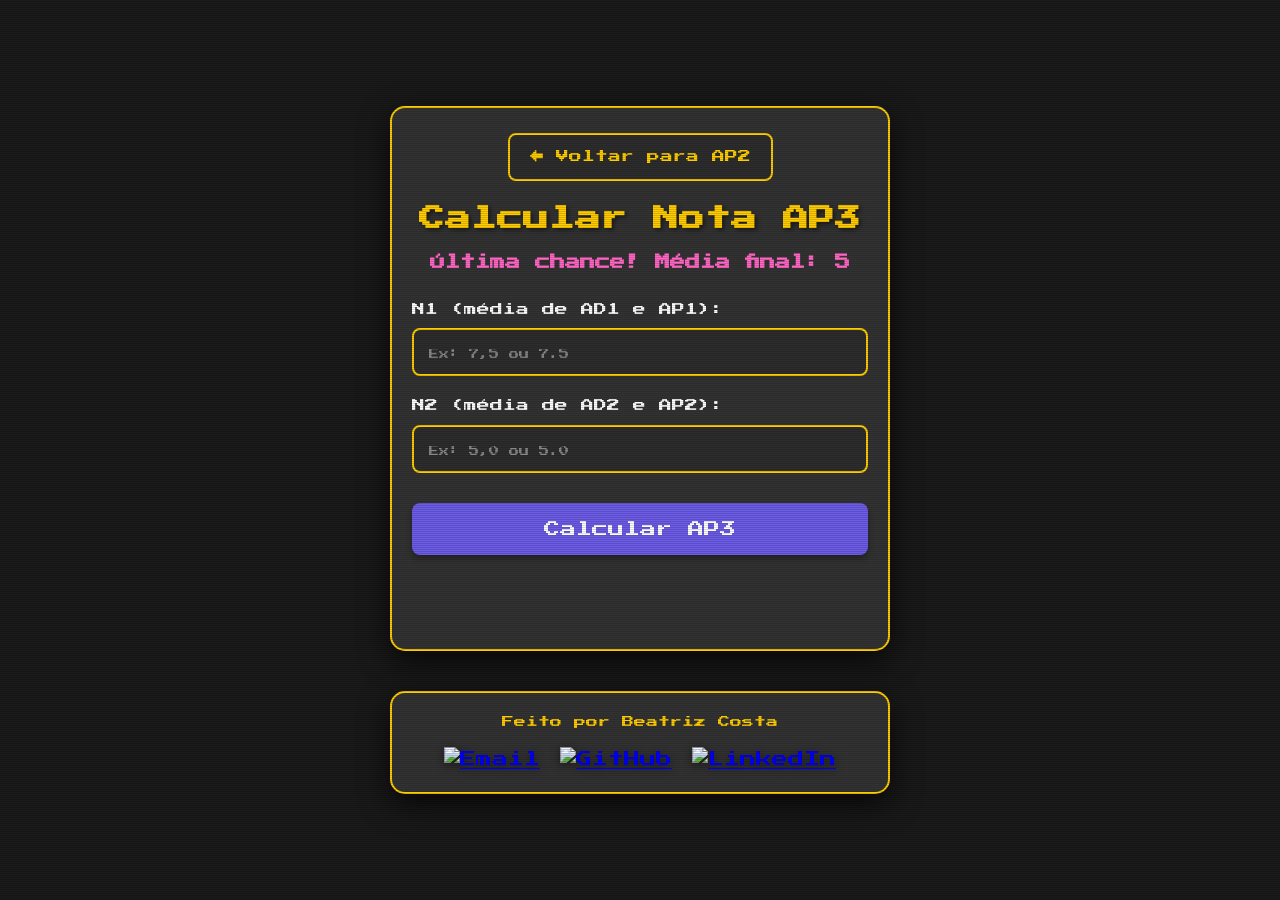
==== ap3.html @ 7c41f1dd "feat: add ap3 calculator" ====
<!DOCTYPE html>
<html lang="en">
	<head>
		<meta charset="UTF-8" />
		<meta name="viewport" content="width=device-width, initial-scale=1.0" />
		<title>Calcular AP3 - CEDERJ</title>
		<style>
			        @import url('https://fonts.googleapis.com/css2?family=Press+Start+2P&display=swap');

			* {
			    margin: 0;
			    padding: 0;
			    box-sizing: border-box;
			}

			body {
			    font-family: 'Press Start 2P', cursive;
			    background-color: #1a1a1a;
			    color: #fff;
			    min-height: 100vh;
			    display: flex;
			    flex-direction: column;
			    justify-content: center;
			    align-items: center;
			    padding: 15px;
			    line-height: 1.6;
			}

			/* Animação de fade in */
			@keyframes fadeIn {
			    from {
			        opacity: 0;
			        transform: translateY(20px);
			    }
			    to {
			        opacity: 1;
			        transform: translateY(0);
			    }
			}

			/* Efeito scanline sutil */
			body::before {
			    content: '';
			    position: fixed;
			    top: 0;
			    left: 0;
			    width: 100%;
			    height: 100%;
			    background: repeating-linear-gradient(
			        0deg,
			        rgba(0, 0, 0, 0.15),
			        rgba(0, 0, 0, 0.15) 1px,
			        transparent 1px,
			        transparent 2px
			    );
			    pointer-events: none;
			    z-index: 1000;
			}

			.container {
			    background-color: #333;
			    padding: 25px 20px;
			    border-radius: 15px;
			    box-shadow: 0 10px 30px rgba(0, 0, 0, 0.7);
			    width: 100%;
			    max-width: 500px;
			    text-align: center;
			    margin-bottom: 20px;
			    animation: fadeIn 0.6s ease-out;
			    border: 2px solid #ffcc00;
			}

			.back-button {
			    display: inline-block;
			    margin-bottom: 20px;
			    padding: 12px 20px;
			    background-color: #2d2d2d;
			    color: #ffcc00;
			    text-decoration: none;
			    border-radius: 8px;
			    transition: all 0.3s ease;
			    font-size: 0.65em;
			    border: 2px solid #ffcc00;
			}

			.back-button:hover {
			    background-color: #3d3d3d;
			    transform: translateX(-5px);
			    box-shadow: 0 4px 8px rgba(0, 0, 0, 0.3);
			}

			h1 {
			    color: #ffcc00;
			    margin-bottom: 15px;
			    font-size: 1.2em;
			    line-height: 1.4;
			    text-shadow: 2px 2px 4px rgba(0, 0, 0, 0.5);
			}

			h2 {
			    color: #ff66c4;
			    margin-bottom: 25px;
			    font-size: 0.75em;
			    line-height: 1.5;
			}

			label {
			    display: block;
			    margin-bottom: 8px;
			    color: #fff;
			    text-align: left;
			    font-size: 0.7em;
			}

			input {
			    width: 100%;
			    padding: 15px;
			    margin-bottom: 20px;
			    border: 2px solid #ffcc00;
			    border-radius: 8px;
			    background-color: #2d2d2d;
			    color: #fff;
			    font-family: 'Press Start 2P', cursive;
			    font-size: 0.75em;
			    transition: all 0.3s ease;
			}

			input:focus {
			    outline: none;
			    border-color: #6c5ce7;
			    background-color: #3d3d3d;
			    box-shadow: 0 0 10px rgba(108, 92, 231, 0.3);
			}

			input::placeholder {
			    color: #888;
			    font-size: 0.7em;
			}

			button {
			    width: 100%;
			    padding: 18px;
			    background-color: #6c5ce7;
			    color: white;
			    border: none;
			    border-radius: 8px;
			    cursor: pointer;
			    font-size: 0.8em;
			    font-family: 'Press Start 2P', cursive;
			    margin-top: 10px;
			    transition: all 0.3s ease;
			    box-shadow: 0 4px 6px rgba(0, 0, 0, 0.3);
			}

			button:hover {
			    background-color: #5f4dd1;
			    transform: translateY(-2px);
			    box-shadow: 0 6px 12px rgba(0, 0, 0, 0.4);
			}

			button:active {
			    transform: translateY(0);
			    box-shadow: 0 2px 4px rgba(0, 0, 0, 0.3);
			}

			.result {
			    margin-top: 25px;
			    font-size: 0.75em;
			    line-height: 1.6;
			    color: #ffcc00;
			    background-color: #2d2d2d;
			    padding: 20px;
			    border-radius: 8px;
			    box-shadow: 0 4px 8px rgba(0, 0, 0, 0.5);
			    border: 2px solid #ffcc00;
			    white-space: pre-line;
			    opacity: 0;
			    visibility: hidden;
			    transition: all 0.4s ease;
			}

			.result.visible {
			    opacity: 1;
			    visibility: visible;
			    animation: fadeIn 0.4s ease-out;
			}

			.result.success {
			    color: #00ff88;
			    border-color: #00ff88;
			    animation: fadeIn 0.4s ease-out, pulse 2s ease-in-out;
			}

			@keyframes pulse {
			    0%, 100% {
			        box-shadow: 0 4px 8px rgba(0, 0, 0, 0.5);
			    }
			    50% {
			        box-shadow: 0 4px 20px rgba(0, 255, 136, 0.4);
			    }
			}

			.footer {
			    background-color: #333;
			    padding: 20px;
			    border-radius: 15px;
			    box-shadow: 0 10px 30px rgba(0, 0, 0, 0.7);
			    width: 100%;
			    max-width: 500px;
			    text-align: center;
			    margin-top: 20px;
			    border: 2px solid #ffcc00;
			    animation: fadeIn 1s ease-out;
			}

			.footer-text {
			    font-size: 0.65em;
			    color: #ffcc00;
			    margin-bottom: 15px;
			}

			.footer-icons {
			    display: flex;
			    justify-content: center;
			    gap: 20px;
			}

			.icon-link {
			    display: inline-block;
			    transition: transform 0.3s ease;
			}

			.footer-icon {
			    width: 40px;
			    height: 40px;
			    transition: opacity 0.3s;
			    filter: drop-shadow(0 2px 4px rgba(0, 0, 0, 0.5));
			}

			.icon-link:hover {
			    transform: scale(1.1) translateY(-3px);
			}

			.footer-icon:hover {
			    opacity: 0.8;
			}

			/* Tablet */
			@media (min-width: 768px) {
			    body {
			        padding: 30px;
			    }

			    h1 {
			        font-size: 1.5em;
			    }

			    h2 {
			        font-size: 0.85em;
			    }

			    label {
			        font-size: 0.75em;
			    }

			    input {
			        font-size: 0.85em;
			    }

			    button {
			        font-size: 0.9em;
			    }

			    .back-button {
			        font-size: 0.75em;
			    }

			    .result {
			        font-size: 0.85em;
			    }

			    .footer-text {
			        font-size: 0.75em;
			    }
			}

			/* Desktop */
			@media (min-width: 1024px) {
			    h1 {
			        font-size: 1.6em;
			    }

			    h2 {
			        font-size: 0.95em;
			    }

			    label {
			        font-size: 0.8em;
			    }

			    input {
			        font-size: 0.9em;
			    }

			    button {
			        font-size: 1em;
			    }

			    .back-button {
			        font-size: 0.8em;
			    }

			    .result {
			        font-size: 0.9em;
			    }
			}
		</style>
	</head>
	<body>
		<div class="container">
			<a href="/" class="back-button">← Voltar para AP2</a>

			<h1>Calcular Nota AP3</h1>
			<h2>Última chance! Média final: 5</h2>

			<form id="ap3Form">
				<label for="n1">N1 (média de AD1 e AP1):</label>
				<input type="text" id="n1" name="n1" placeholder="Ex: 7,5 ou 7.5" required />

				<label for="n2">N2 (média de AD2 e AP2):</label>
				<input type="text" id="n2" name="n2" placeholder="Ex: 5,0 ou 5.0" required />

				<button type="submit">Calcular AP3</button>
			</form>

			<p id="resultAP3" class="result"></p>
		</div>

		<script>
			// Easter egg no console - old school style AP3
			console.log('%c', 'font-size: 1px;');
			console.log('%c╔═══════════════════════════════════════════════════════╗', 'color: #ff0000; font-family: monospace; font-weight: bold;');
			console.log('%c║ >>> AP3 CALCULATOR - LAST CHANCE MODE ACTIVATED <<< ║', 'color: #ff0000; font-family: monospace; font-weight: bold;');
			console.log('%c╚═══════════════════════════════════════════════════════╝', 'color: #ff0000; font-family: monospace; font-weight: bold;');
			console.log('%c', 'font-size: 1px;');
			console.log('%c[ALERT] Por que está usando F12 no meu site?', 'color: #ffcc00; font-family: monospace;');
			console.log('%c[QUERY] Quer me hackear?', 'color: #ff6b6b; font-family: monospace;');
			console.log('%c-- Site reformulado numa sexta-feira depois de muito chá de hibisco', 'color: #888888; font-style: italic; font-family: monospace;');
			console.log('%c', 'font-size: 1px;');
			console.log('%c[EOF]', 'color: #888888; font-family: monospace;');

			document.getElementById('ap3Form').onsubmit = async function(event) {
			    event.preventDefault();

			    // Função auxiliar para normalizar entrada (aceita vírgula e ponto)
			    function parseNota(valor) {
			        return parseFloat(valor.replace(',', '.'));
			    }

			    let n1 = parseNota(document.getElementById('n1').value);
			    let n2 = parseNota(document.getElementById('n2').value);
			    let resultElement = document.getElementById('resultAP3');

			    // Validação client-side
			    if (isNaN(n1) || isNaN(n2)) {
			        resultElement.innerText = 'Por favor, preencha todos os campos com números válidos.';
			        resultElement.classList.remove('success');
			        resultElement.classList.add('visible');
			        return;
			    }

			    if (n1 < 0 || n1 > 10 || n2 < 0 || n2 > 10) {
			        resultElement.innerText = 'As notas devem estar entre 0 e 10.';
			        resultElement.classList.remove('success');
			        resultElement.classList.add('visible');
			        return;
			    }

			    // Calcular média atual
			    let mediaAtual = (n1 + n2) / 2;

			    // Se já passou (média >= 6, não precisa de AP3)
			    if (mediaAtual >= 6) {
			        resultElement.innerText = `*** PARABÉNS! VOCÊ JÁ PASSOU! ***\n\nMédia final: ${mediaAtual.toFixed(2)}\n\nNão precisa fazer a AP3!\nVocê pode relaxar e curtir as férias!`;
			        resultElement.classList.add('success');
			        resultElement.classList.add('visible');
			        return;
			    }

			    // Calcular nota necessária na AP3 para média final 5
			    // NF = [MAIOR(N1, N2) + AP3] / 2 >= 5
			    // Logo: AP3 >= 10 - MAIOR(N1, N2)
			    let maiorNota = Math.max(n1, n2);
			    let ap3Necessario = 10 - maiorNota;

			    resultElement.innerText = `Você precisa tirar pelo menos ${ap3Necessario.toFixed(2)} na AP3 para alcançar média final 5.\n\nSua média atual: ${mediaAtual.toFixed(2)}\nMaior nota (N1 ou N2): ${maiorNota.toFixed(2)}`;
			    resultElement.classList.remove('success');
			    resultElement.classList.add('visible');
			}
		</script>

		<footer class="footer">
			<p class="footer-text">Feito por Beatriz Costa</p>
			<div class="footer-icons">
				<a href="mailto:devbcdc@proton.me" target="_blank" class="icon-link">
					<img src="/static/assets/icons8-mail-48.png" alt="Email" class="footer-icon" />
				</a>
				<a href="https://www.github.com/brawlingthebits" target="_blank" class="icon-link">
					<img src="/static/assets/icons8-github-48.png" alt="GitHub" class="footer-icon" />
				</a>
				<a href="https://www.linkedin.com/in/dev-bcdc/" target="_blank" class="icon-link">
					<img src="/static/assets/icons8-linkedin-circundado-48.png" alt="LinkedIn" class="footer-icon" />
				</a>
			</div>
		</footer>
	</body>
</html>
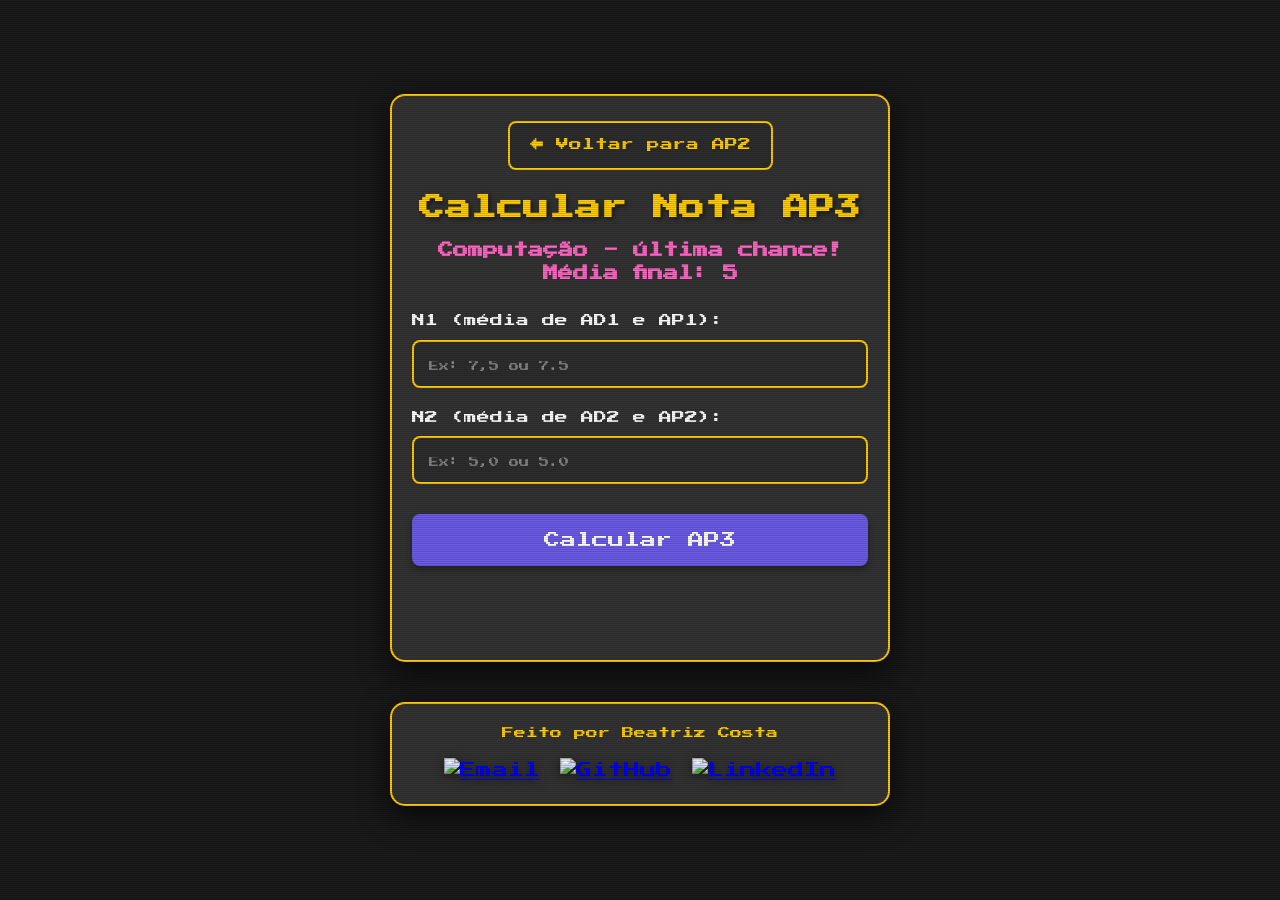
==== commit afb9f6c6: "chore: update LinkedIn link" ====
--- a/ap3.html
+++ b/ap3.html
@@ -321,7 +321,7 @@
 			<a href="/" class="back-button">← Voltar para AP2</a>
 
 			<h1>Calcular Nota AP3</h1>
-			<h2>Última chance! Média final: 5</h2>
+			<h2>Computação - última chance! Média final: 5</h2>
 
 			<form id="ap3Form">
 				<label for="n1">N1 (média de AD1 e AP1):</label>
@@ -408,7 +408,7 @@
 				<a href="https://www.github.com/brawlingthebits" target="_blank" class="icon-link">
 					<img src="/static/assets/icons8-github-48.png" alt="GitHub" class="footer-icon" />
 				</a>
-				<a href="https://www.linkedin.com/in/dev-bcdc/" target="_blank" class="icon-link">
+				<a href="https://www.linkedin.com/in/dev-beatriz-costa/" target="_blank" class="icon-link">
 					<img src="/static/assets/icons8-linkedin-circundado-48.png" alt="LinkedIn" class="footer-icon" />
 				</a>
 			</div>
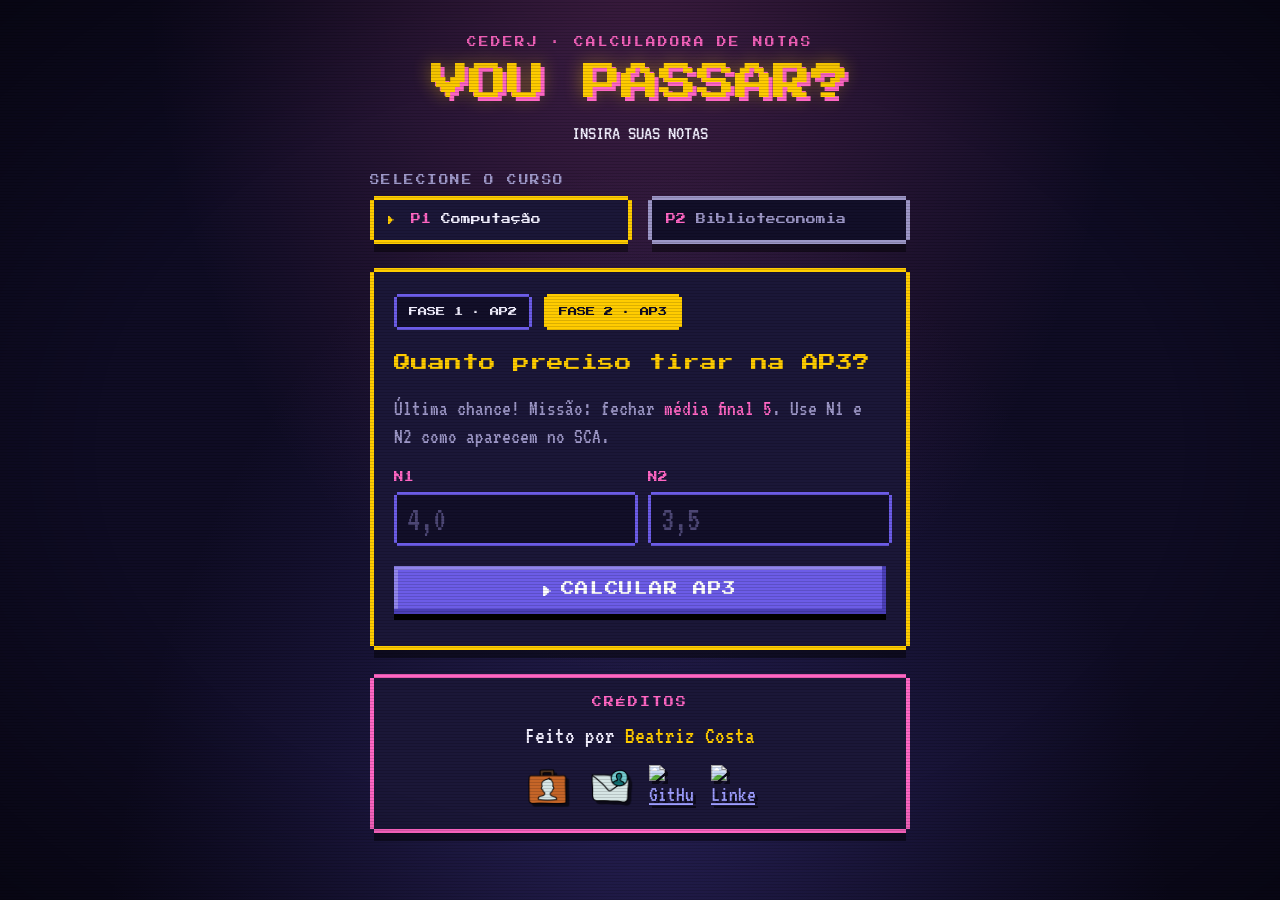
==== commit b499922a: "feat: arcade redesign for computação with self-hosted fonts - Computação: arcade screen with course " ====
--- a/ap3.html
+++ b/ap3.html
@@ -1,417 +1,96 @@
 <!DOCTYPE html>
-<html lang="en">
+<html lang="pt-BR">
 	<head>
 		<meta charset="UTF-8" />
 		<meta name="viewport" content="width=device-width, initial-scale=1.0" />
 		<title>Calcular AP3 - CEDERJ</title>
-		<style>
-			        @import url('https://fonts.googleapis.com/css2?family=Press+Start+2P&display=swap');
-
-			* {
-			    margin: 0;
-			    padding: 0;
-			    box-sizing: border-box;
-			}
-
-			body {
-			    font-family: 'Press Start 2P', cursive;
-			    background-color: #1a1a1a;
-			    color: #fff;
-			    min-height: 100vh;
-			    display: flex;
-			    flex-direction: column;
-			    justify-content: center;
-			    align-items: center;
-			    padding: 15px;
-			    line-height: 1.6;
-			}
-
-			/* Animação de fade in */
-			@keyframes fadeIn {
-			    from {
-			        opacity: 0;
-			        transform: translateY(20px);
-			    }
-			    to {
-			        opacity: 1;
-			        transform: translateY(0);
-			    }
-			}
-
-			/* Efeito scanline sutil */
-			body::before {
-			    content: '';
-			    position: fixed;
-			    top: 0;
-			    left: 0;
-			    width: 100%;
-			    height: 100%;
-			    background: repeating-linear-gradient(
-			        0deg,
-			        rgba(0, 0, 0, 0.15),
-			        rgba(0, 0, 0, 0.15) 1px,
-			        transparent 1px,
-			        transparent 2px
-			    );
-			    pointer-events: none;
-			    z-index: 1000;
-			}
-
-			.container {
-			    background-color: #333;
-			    padding: 25px 20px;
-			    border-radius: 15px;
-			    box-shadow: 0 10px 30px rgba(0, 0, 0, 0.7);
-			    width: 100%;
-			    max-width: 500px;
-			    text-align: center;
-			    margin-bottom: 20px;
-			    animation: fadeIn 0.6s ease-out;
-			    border: 2px solid #ffcc00;
-			}
-
-			.back-button {
-			    display: inline-block;
-			    margin-bottom: 20px;
-			    padding: 12px 20px;
-			    background-color: #2d2d2d;
-			    color: #ffcc00;
-			    text-decoration: none;
-			    border-radius: 8px;
-			    transition: all 0.3s ease;
-			    font-size: 0.65em;
-			    border: 2px solid #ffcc00;
-			}
-
-			.back-button:hover {
-			    background-color: #3d3d3d;
-			    transform: translateX(-5px);
-			    box-shadow: 0 4px 8px rgba(0, 0, 0, 0.3);
-			}
-
-			h1 {
-			    color: #ffcc00;
-			    margin-bottom: 15px;
-			    font-size: 1.2em;
-			    line-height: 1.4;
-			    text-shadow: 2px 2px 4px rgba(0, 0, 0, 0.5);
-			}
-
-			h2 {
-			    color: #ff66c4;
-			    margin-bottom: 25px;
-			    font-size: 0.75em;
-			    line-height: 1.5;
-			}
-
-			label {
-			    display: block;
-			    margin-bottom: 8px;
-			    color: #fff;
-			    text-align: left;
-			    font-size: 0.7em;
-			}
-
-			input {
-			    width: 100%;
-			    padding: 15px;
-			    margin-bottom: 20px;
-			    border: 2px solid #ffcc00;
-			    border-radius: 8px;
-			    background-color: #2d2d2d;
-			    color: #fff;
-			    font-family: 'Press Start 2P', cursive;
-			    font-size: 0.75em;
-			    transition: all 0.3s ease;
-			}
-
-			input:focus {
-			    outline: none;
-			    border-color: #6c5ce7;
-			    background-color: #3d3d3d;
-			    box-shadow: 0 0 10px rgba(108, 92, 231, 0.3);
-			}
-
-			input::placeholder {
-			    color: #888;
-			    font-size: 0.7em;
-			}
-
-			button {
-			    width: 100%;
-			    padding: 18px;
-			    background-color: #6c5ce7;
-			    color: white;
-			    border: none;
-			    border-radius: 8px;
-			    cursor: pointer;
-			    font-size: 0.8em;
-			    font-family: 'Press Start 2P', cursive;
-			    margin-top: 10px;
-			    transition: all 0.3s ease;
-			    box-shadow: 0 4px 6px rgba(0, 0, 0, 0.3);
-			}
-
-			button:hover {
-			    background-color: #5f4dd1;
-			    transform: translateY(-2px);
-			    box-shadow: 0 6px 12px rgba(0, 0, 0, 0.4);
-			}
-
-			button:active {
-			    transform: translateY(0);
-			    box-shadow: 0 2px 4px rgba(0, 0, 0, 0.3);
-			}
-
-			.result {
-			    margin-top: 25px;
-			    font-size: 0.75em;
-			    line-height: 1.6;
-			    color: #ffcc00;
-			    background-color: #2d2d2d;
-			    padding: 20px;
-			    border-radius: 8px;
-			    box-shadow: 0 4px 8px rgba(0, 0, 0, 0.5);
-			    border: 2px solid #ffcc00;
-			    white-space: pre-line;
-			    opacity: 0;
-			    visibility: hidden;
-			    transition: all 0.4s ease;
-			}
-
-			.result.visible {
-			    opacity: 1;
-			    visibility: visible;
-			    animation: fadeIn 0.4s ease-out;
-			}
-
-			.result.success {
-			    color: #00ff88;
-			    border-color: #00ff88;
-			    animation: fadeIn 0.4s ease-out, pulse 2s ease-in-out;
-			}
-
-			@keyframes pulse {
-			    0%, 100% {
-			        box-shadow: 0 4px 8px rgba(0, 0, 0, 0.5);
-			    }
-			    50% {
-			        box-shadow: 0 4px 20px rgba(0, 255, 136, 0.4);
-			    }
-			}
-
-			.footer {
-			    background-color: #333;
-			    padding: 20px;
-			    border-radius: 15px;
-			    box-shadow: 0 10px 30px rgba(0, 0, 0, 0.7);
-			    width: 100%;
-			    max-width: 500px;
-			    text-align: center;
-			    margin-top: 20px;
-			    border: 2px solid #ffcc00;
-			    animation: fadeIn 1s ease-out;
-			}
-
-			.footer-text {
-			    font-size: 0.65em;
-			    color: #ffcc00;
-			    margin-bottom: 15px;
-			}
-
-			.footer-icons {
-			    display: flex;
-			    justify-content: center;
-			    gap: 20px;
-			}
-
-			.icon-link {
-			    display: inline-block;
-			    transition: transform 0.3s ease;
-			}
-
-			.footer-icon {
-			    width: 40px;
-			    height: 40px;
-			    transition: opacity 0.3s;
-			    filter: drop-shadow(0 2px 4px rgba(0, 0, 0, 0.5));
-			}
-
-			.icon-link:hover {
-			    transform: scale(1.1) translateY(-3px);
-			}
-
-			.footer-icon:hover {
-			    opacity: 0.8;
-			}
-
-			/* Tablet */
-			@media (min-width: 768px) {
-			    body {
-			        padding: 30px;
-			    }
-
-			    h1 {
-			        font-size: 1.5em;
-			    }
-
-			    h2 {
-			        font-size: 0.85em;
-			    }
-
-			    label {
-			        font-size: 0.75em;
-			    }
-
-			    input {
-			        font-size: 0.85em;
-			    }
-
-			    button {
-			        font-size: 0.9em;
-			    }
-
-			    .back-button {
-			        font-size: 0.75em;
-			    }
-
-			    .result {
-			        font-size: 0.85em;
-			    }
-
-			    .footer-text {
-			        font-size: 0.75em;
-			    }
-			}
-
-			/* Desktop */
-			@media (min-width: 1024px) {
-			    h1 {
-			        font-size: 1.6em;
-			    }
-
-			    h2 {
-			        font-size: 0.95em;
-			    }
-
-			    label {
-			        font-size: 0.8em;
-			    }
-
-			    input {
-			        font-size: 0.9em;
-			    }
-
-			    button {
-			        font-size: 1em;
-			    }
-
-			    .back-button {
-			        font-size: 0.8em;
-			    }
-
-			    .result {
-			        font-size: 0.9em;
-			    }
-			}
-		</style>
+		<meta name="description" content="Calculadora de AP3 do CEDERJ para Computação." />
+		<link rel="icon" href="data:image/svg+xml,%3Csvg xmlns='http://www.w3.org/2000/svg' viewBox='0 0 16 16' shape-rendering='crispEdges'%3E%3Crect width='16' height='16' fill='%236c5ce7'/%3E%3Cg fill='%23ffcc00'%3E%3Crect x='6' y='4' width='1' height='1'/%3E%3Crect x='7' y='4' width='1' height='1'/%3E%3Crect x='8' y='4' width='1' height='1'/%3E%3Crect x='9' y='4' width='1' height='1'/%3E%3Crect x='5' y='5' width='1' height='1'/%3E%3Crect x='6' y='5' width='1' height='1'/%3E%3Crect x='9' y='5' width='1' height='1'/%3E%3Crect x='10' y='5' width='1' height='1'/%3E%3Crect x='9' y='6' width='1' height='1'/%3E%3Crect x='10' y='6' width='1' height='1'/%3E%3Crect x='8' y='7' width='1' height='1'/%3E%3Crect x='9' y='7' width='1' height='1'/%3E%3Crect x='7' y='8' width='1' height='1'/%3E%3Crect x='8' y='8' width='1' height='1'/%3E%3Crect x='7' y='9' width='1' height='1'/%3E%3Crect x='8' y='9' width='1' height='1'/%3E%3Crect x='7' y='11' width='1' height='1'/%3E%3Crect x='8' y='11' width='1' height='1'/%3E%3C/g%3E%3C/svg%3E" />
+		<link rel="stylesheet" href="/static/computacao.css" />
+		<script src="/static/computacao.js" defer></script>
+		<script src="/static/computacao-ap3.js" defer></script>
 	</head>
 	<body>
-		<div class="container">
-			<a href="/" class="back-button">← Voltar para AP2</a>
+		<div class="fliperama">
+			<header class="letreiro">
+				<p class="letreiro-topo">CEDERJ · CALCULADORA DE NOTAS</p>
+				<h1>VOU PASSAR<span class="piscando">?</span></h1>
+				<p class="letreiro-sub"><span class="insira">INSIRA SUAS NOTAS</span></p>
+			</header>
 
-			<h1>Calcular Nota AP3</h1>
-			<h2>Computação - última chance! Média final: 5</h2>
+			<nav class="selecao" aria-label="Curso">
+				<p class="rotulo-pixel">Selecione o curso</p>
+				<div class="jogadores">
+					<a href="/" class="jogador pixel" aria-current="page"><span class="p">P1</span> Computação</a>
+					<a href="/biblioteconomia.html" class="jogador pixel"><span class="p">P2</span> Biblioteconomia</a>
+				</div>
+			</nav>
 
-			<form id="ap3Form">
-				<label for="n1">N1 (média de AD1 e AP1):</label>
-				<input type="text" id="n1" name="n1" placeholder="Ex: 7,5 ou 7.5" required />
+			<main class="tela pixel">
+				<nav class="fases" aria-label="Calculadoras">
+					<a href="/" class="fase">FASE 1 · AP2</a>
+					<a href="/ap3.html" class="fase" aria-current="page">FASE 2 · AP3</a>
+				</nav>
 
-				<label for="n2">N2 (média de AD2 e AP2):</label>
-				<input type="text" id="n2" name="n2" placeholder="Ex: 5,0 ou 5.0" required />
+				<h2>Quanto preciso tirar na AP3?</h2>
+				<p class="missao">Última chance! Missão: fechar <strong>média final 5</strong>. Use N1 e N2 como aparecem no SCA.</p>
 
-				<button type="submit">Calcular AP3</button>
-			</form>
+				<form id="ap3Form" novalidate>
+					<div class="campos">
+					<div class="campo">
+						<label for="n1">N1</label>
+						<input type="text" id="n1" name="n1" placeholder="4,0" inputmode="decimal" autocomplete="off" maxlength="5" />
+					</div>
+					<div class="campo">
+						<label for="n2">N2</label>
+						<input type="text" id="n2" name="n2" placeholder="3,5" inputmode="decimal" autocomplete="off" maxlength="5" />
+					</div>
+					</div>
 
-			<p id="resultAP3" class="result"></p>
+					<button type="submit" class="botao" id="botaoCalcular">CALCULAR AP3</button>
+				</form>
+
+				<section id="result" class="hud pixel" role="status" aria-live="polite" hidden>
+					<p class="hud-status"></p>
+					<div class="hud-placar" aria-hidden="true">
+						<span class="hud-rotulo"></span>
+						<span class="hud-numero"></span>
+					</div>
+					<div class="hud-energia" aria-hidden="true">
+						<div class="barra"></div>
+						<div class="barra-escala"><span>0</span><span>5</span><span>10</span></div>
+					</div>
+					<p class="hud-detalhe"></p>
+					<a class="hud-acao" href="/ap3.html" hidden></a>
+				</section>
+			</main>
+
+			<footer class="creditos pixel">
+				<p class="creditos-titulo">CRÉDITOS</p>
+				<p class="creditos-nome">Feito por <strong>Beatriz Costa</strong></p>
+				<ul class="links">
+					<li>
+						<a href="https://beatrizcosta.fly.dev/" target="_blank" rel="noopener noreferrer" class="icon-link" title="Site">
+							<img src="/static/assets/icons8-portfolio-100.png" alt="Site" class="footer-icon" width="48" height="48" />
+						</a>
+					</li>
+					<li>
+						<a href="mailto:devbcdc@proton.me" class="icon-link" title="E-mail">
+							<img src="/static/assets/icons8-mail-contact-100.png" alt="E-mail" class="footer-icon" width="48" height="48" />
+						</a>
+					</li>
+					<li>
+						<a href="https://www.github.com/brawlingthebits" target="_blank" rel="noopener noreferrer" class="icon-link" title="GitHub">
+							<img src="/static/assets/icons8-github-48.png" alt="GitHub" class="footer-icon" width="48" height="48" />
+						</a>
+					</li>
+					<li>
+						<a href="https://www.linkedin.com/in/dev-beatriz-costa/" target="_blank" rel="noopener noreferrer" class="icon-link" title="LinkedIn">
+							<img src="/static/assets/icons8-linkedin-circundado-48.png" alt="LinkedIn" class="footer-icon" width="48" height="48" />
+						</a>
+					</li>
+				</ul>
+			</footer>
 		</div>
-
-		<script>
-			// Easter egg no console - old school style AP3
-			console.log('%c', 'font-size: 1px;');
-			console.log('%c╔═══════════════════════════════════════════════════════╗', 'color: #ff0000; font-family: monospace; font-weight: bold;');
-			console.log('%c║ >>> AP3 CALCULATOR - LAST CHANCE MODE ACTIVATED <<< ║', 'color: #ff0000; font-family: monospace; font-weight: bold;');
-			console.log('%c╚═══════════════════════════════════════════════════════╝', 'color: #ff0000; font-family: monospace; font-weight: bold;');
-			console.log('%c', 'font-size: 1px;');
-			console.log('%c[ALERT] Por que está usando F12 no meu site?', 'color: #ffcc00; font-family: monospace;');
-			console.log('%c[QUERY] Quer me hackear?', 'color: #ff6b6b; font-family: monospace;');
-			console.log('%c-- Site reformulado numa sexta-feira depois de muito chá de hibisco', 'color: #888888; font-style: italic; font-family: monospace;');
-			console.log('%c', 'font-size: 1px;');
-			console.log('%c[EOF]', 'color: #888888; font-family: monospace;');
-
-			document.getElementById('ap3Form').onsubmit = async function(event) {
-			    event.preventDefault();
-
-			    // Função auxiliar para normalizar entrada (aceita vírgula e ponto)
-			    function parseNota(valor) {
-			        return parseFloat(valor.replace(',', '.'));
-			    }
-
-			    let n1 = parseNota(document.getElementById('n1').value);
-			    let n2 = parseNota(document.getElementById('n2').value);
-			    let resultElement = document.getElementById('resultAP3');
-
-			    // Validação client-side
-			    if (isNaN(n1) || isNaN(n2)) {
-			        resultElement.innerText = 'Por favor, preencha todos os campos com números válidos.';
-			        resultElement.classList.remove('success');
-			        resultElement.classList.add('visible');
-			        return;
-			    }
-
-			    if (n1 < 0 || n1 > 10 || n2 < 0 || n2 > 10) {
-			        resultElement.innerText = 'As notas devem estar entre 0 e 10.';
-			        resultElement.classList.remove('success');
-			        resultElement.classList.add('visible');
-			        return;
-			    }
-
-			    // Calcular média atual
-			    let mediaAtual = (n1 + n2) / 2;
-
-			    // Se já passou (média >= 6, não precisa de AP3)
-			    if (mediaAtual >= 6) {
-			        resultElement.innerText = `*** PARABÉNS! VOCÊ JÁ PASSOU! ***\n\nMédia final: ${mediaAtual.toFixed(2)}\n\nNão precisa fazer a AP3!\nVocê pode relaxar e curtir as férias!`;
-			        resultElement.classList.add('success');
-			        resultElement.classList.add('visible');
-			        return;
-			    }
-
-			    // Calcular nota necessária na AP3 para média final 5
-			    // NF = [MAIOR(N1, N2) + AP3] / 2 >= 5
-			    // Logo: AP3 >= 10 - MAIOR(N1, N2)
-			    let maiorNota = Math.max(n1, n2);
-			    let ap3Necessario = 10 - maiorNota;
-
-			    resultElement.innerText = `Você precisa tirar pelo menos ${ap3Necessario.toFixed(2)} na AP3 para alcançar média final 5.\n\nSua média atual: ${mediaAtual.toFixed(2)}\nMaior nota (N1 ou N2): ${maiorNota.toFixed(2)}`;
-			    resultElement.classList.remove('success');
-			    resultElement.classList.add('visible');
-			}
-		</script>
-
-		<footer class="footer">
-			<p class="footer-text">Feito por Beatriz Costa</p>
-			<div class="footer-icons">
-				<a href="mailto:devbcdc@proton.me" target="_blank" class="icon-link">
-					<img src="/static/assets/icons8-mail-48.png" alt="Email" class="footer-icon" />
-				</a>
-				<a href="https://www.github.com/brawlingthebits" target="_blank" class="icon-link">
-					<img src="/static/assets/icons8-github-48.png" alt="GitHub" class="footer-icon" />
-				</a>
-				<a href="https://www.linkedin.com/in/dev-beatriz-costa/" target="_blank" class="icon-link">
-					<img src="/static/assets/icons8-linkedin-circundado-48.png" alt="LinkedIn" class="footer-icon" />
-				</a>
-			</div>
-		</footer>
 	</body>
 </html>
--- a/static/computacao.css
+++ b/static/computacao.css
@@ -0,0 +1,553 @@
+/* Tela de fliperama: letreiro neon, seleção de jogador, fases e placar */
+
+/* Fontes hospedadas no próprio site (licenças em /static/fonts) */
+@font-face {
+    font-family: 'Press Start 2P';
+    font-display: swap;
+    src: url('fonts/press-start-2p.woff2') format('woff2');
+}
+
+@font-face {
+    font-family: 'VT323';
+    font-display: swap;
+    src: url('fonts/vt323.woff2') format('woff2');
+}
+
+:root {
+    color-scheme: dark;
+    --fundo: #0f0c24;
+    --tela: #1b1738;
+    --tela-funda: #120f29;
+    --amarelo: #ffcc00;
+    --rosa: #ff66c4;
+    --roxo: #6c5ce7;
+    --roxo-escuro: #4b3fb8;
+    --verde: #00ff88;
+    --vermelho: #ff4d6d;
+    --texto: #f2efff;
+    --apagado: #9d97c7;
+
+    --fonte-pixel: 'Press Start 2P', ui-monospace, 'Courier New', monospace;
+    --fonte-terminal: 'VT323', ui-monospace, 'Courier New', monospace;
+
+    /* Borda de pixel com cantos recortados */
+    --px: 4px;
+}
+
+* {
+    margin: 0;
+    padding: 0;
+    box-sizing: border-box;
+}
+
+body {
+    min-height: 100vh;
+    background:
+        radial-gradient(ellipse at 50% -10%, rgba(255, 102, 196, 0.22), transparent 55%),
+        radial-gradient(ellipse at 50% 120%, rgba(108, 92, 231, 0.28), transparent 60%),
+        var(--fundo);
+    color: var(--texto);
+    font-family: var(--fonte-terminal);
+    font-size: 1.35rem;
+    line-height: 1.3;
+    padding-inline: 16px;
+    padding-block: 28px 40px;
+    display: flex;
+    flex-direction: column;
+    align-items: center;
+}
+
+/* Scanlines do monitor CRT */
+body::before {
+    content: '';
+    position: fixed;
+    inset: 0;
+    background: repeating-linear-gradient(0deg, rgba(0, 0, 0, 0.14) 0 1px, transparent 1px 3px);
+    pointer-events: none;
+    z-index: 1000;
+}
+
+/* Vinheta nas bordas da tela */
+body::after {
+    content: '';
+    position: fixed;
+    inset: 0;
+    background: radial-gradient(ellipse at center, transparent 60%, rgba(0, 0, 0, 0.45));
+    pointer-events: none;
+    z-index: 999;
+}
+
+.fliperama {
+    width: 100%;
+    max-width: 540px;
+    display: flex;
+    flex-direction: column;
+    gap: 24px;
+}
+
+.pixel {
+    background: var(--tela);
+    box-shadow:
+        0 calc(var(--px) * -1) 0 0 var(--borda, var(--amarelo)),
+        0 var(--px) 0 0 var(--borda, var(--amarelo)),
+        calc(var(--px) * -1) 0 0 0 var(--borda, var(--amarelo)),
+        var(--px) 0 0 0 var(--borda, var(--amarelo)),
+        0 calc(var(--px) * 3) 0 0 rgba(0, 0, 0, 0.45);
+    margin: var(--px);
+}
+
+/* Letreiro */
+.letreiro {
+    text-align: center;
+    display: flex;
+    flex-direction: column;
+    gap: 12px;
+    padding-block: 8px 4px;
+}
+
+.letreiro-topo {
+    font-family: var(--fonte-pixel);
+    font-size: 0.6rem;
+    letter-spacing: 0.2em;
+    color: var(--rosa);
+}
+
+.letreiro h1 {
+    font-family: var(--fonte-pixel);
+    font-weight: 400;
+    font-size: clamp(1.5rem, 7.5vw, 2.4rem);
+    line-height: 1.2;
+    color: var(--amarelo);
+    text-shadow:
+        4px 4px 0 var(--rosa),
+        0 0 18px rgba(255, 204, 0, 0.45);
+}
+
+.letreiro h1 .piscando {
+    animation: piscar 1.1s steps(1) infinite;
+}
+
+.letreiro-sub {
+    font-size: 1.3rem;
+    color: var(--apagado);
+}
+
+.insira {
+    color: var(--texto);
+    animation: piscar 1.1s steps(1) infinite;
+}
+
+@keyframes piscar {
+    50% {
+        opacity: 0;
+    }
+}
+
+/* Seleção de jogador (curso) */
+.selecao {
+    display: flex;
+    flex-direction: column;
+    gap: 10px;
+}
+
+.rotulo-pixel {
+    font-family: var(--fonte-pixel);
+    font-size: 0.6rem;
+    letter-spacing: 0.15em;
+    color: var(--apagado);
+    text-transform: uppercase;
+}
+
+.jogadores {
+    display: grid;
+    grid-template-columns: repeat(auto-fit, minmax(200px, 1fr));
+    gap: 16px;
+}
+
+.jogador {
+    --borda: var(--apagado);
+    display: flex;
+    align-items: center;
+    gap: 10px;
+    padding: 12px 14px;
+    color: var(--apagado);
+    text-decoration: none;
+    font-family: var(--fonte-pixel);
+    font-size: 0.62rem;
+    line-height: 1.6;
+    background: var(--tela-funda);
+}
+
+.jogador .p {
+    color: var(--rosa);
+}
+
+.jogador[aria-current="page"] {
+    --borda: var(--amarelo);
+    color: var(--texto);
+    background: var(--tela);
+}
+
+.jogador[aria-current="page"]::before {
+    color: var(--amarelo);
+    animation: piscar 0.8s steps(1) infinite;
+}
+
+.jogador:not([aria-current]):hover {
+    --borda: var(--rosa);
+    color: var(--texto);
+}
+
+/* Tela principal */
+.tela {
+    padding: 22px 20px 26px;
+    display: flex;
+    flex-direction: column;
+    gap: 20px;
+}
+
+.fases {
+    display: flex;
+    flex-wrap: wrap;
+    gap: 12px;
+}
+
+.fase {
+    --borda: var(--roxo);
+    font-family: var(--fonte-pixel);
+    font-size: 0.58rem;
+    padding: 9px 12px;
+    color: var(--texto);
+    text-decoration: none;
+    background: var(--tela-funda);
+    box-shadow:
+        0 -3px 0 0 var(--borda),
+        0 3px 0 0 var(--borda),
+        -3px 0 0 0 var(--borda),
+        3px 0 0 0 var(--borda);
+    margin: 3px;
+}
+
+.fase[aria-current="page"] {
+    --borda: var(--amarelo);
+    background: var(--amarelo);
+    color: var(--fundo);
+}
+
+.fase:not([aria-current]):hover {
+    --borda: var(--rosa);
+}
+
+.tela h2 {
+    font-family: var(--fonte-pixel);
+    font-weight: 400;
+    font-size: clamp(0.85rem, 3.6vw, 1.05rem);
+    line-height: 1.5;
+    color: var(--amarelo);
+    text-wrap: balance;
+}
+
+.missao {
+    color: var(--apagado);
+}
+
+.missao strong {
+    color: var(--rosa);
+    font-weight: 400;
+}
+
+form {
+    display: flex;
+    flex-direction: column;
+    gap: 20px;
+}
+
+.campos {
+    display: grid;
+    grid-template-columns: repeat(auto-fit, minmax(80px, 1fr));
+    gap: 18px 16px;
+}
+
+.campo {
+    display: flex;
+    flex-direction: column;
+    gap: 8px;
+    min-width: 0;
+}
+
+.campo label {
+    font-family: var(--fonte-pixel);
+    font-size: 0.6rem;
+    color: var(--rosa);
+}
+
+.campo input {
+    width: 100%;
+    font-family: var(--fonte-terminal);
+    font-size: 2.1rem;
+    line-height: 1;
+    color: var(--amarelo);
+    background: var(--tela-funda);
+    border: none;
+    padding: 8px 10px 6px;
+    box-shadow:
+        0 -3px 0 0 var(--roxo),
+        0 3px 0 0 var(--roxo),
+        -3px 0 0 0 var(--roxo),
+        3px 0 0 0 var(--roxo);
+    margin: 3px;
+    caret-color: var(--rosa);
+    font-variant-numeric: tabular-nums;
+}
+
+.campo input::placeholder {
+    color: #4d4775;
+}
+
+.campo input:focus {
+    outline: none;
+    box-shadow:
+        0 -3px 0 0 var(--amarelo),
+        0 3px 0 0 var(--amarelo),
+        -3px 0 0 0 var(--amarelo),
+        3px 0 0 0 var(--amarelo),
+        0 0 16px rgba(255, 204, 0, 0.35);
+}
+
+.botao {
+    align-self: stretch;
+    font-family: var(--fonte-pixel);
+    font-size: 0.85rem;
+    letter-spacing: 0.05em;
+    color: #fff;
+    background: var(--roxo);
+    border: none;
+    padding: 16px 20px 18px;
+    cursor: pointer;
+    box-shadow:
+        inset -4px -5px 0 0 var(--roxo-escuro),
+        inset 4px 4px 0 0 rgba(255, 255, 255, 0.25),
+        0 6px 0 0 #000;
+    margin-bottom: 6px;
+}
+
+.botao:hover {
+    background: #7d6ef0;
+}
+
+.botao:active {
+    transform: translateY(4px);
+    box-shadow:
+        inset -4px -5px 0 0 var(--roxo-escuro),
+        inset 4px 4px 0 0 rgba(255, 255, 255, 0.25),
+        0 2px 0 0 #000;
+}
+
+a:focus-visible,
+.botao:focus-visible {
+    outline: 3px dashed var(--amarelo);
+    outline-offset: 6px;
+}
+
+/* Seta em pixel art (a fonte pixelada não tem o ▶) */
+.botao::before,
+.hud-acao::before,
+.jogador[aria-current="page"]::before {
+    content: '';
+    display: inline-block;
+    width: 0.6em;
+    height: 0.8em;
+    margin-right: 0.7em;
+    background: currentColor;
+    clip-path: polygon(0 0, 30% 0, 30% 15%, 50% 15%, 50% 30%, 70% 30%, 70% 45%, 100% 45%, 100% 55%, 70% 55%, 70% 70%, 50% 70%, 50% 85%, 30% 85%, 30% 100%, 0 100%);
+    vertical-align: -0.05em;
+}
+
+/* Placar com o resultado */
+.hud {
+    --cor: var(--amarelo);
+    --borda: var(--cor);
+    background: var(--tela-funda);
+    padding: 18px 18px 20px;
+    display: flex;
+    flex-direction: column;
+    gap: 14px;
+}
+
+.hud.ok {
+    --cor: var(--verde);
+}
+
+.hud.perigo {
+    --cor: var(--vermelho);
+}
+
+.hud.aparecendo {
+    animation: aparecer 0.45s steps(3);
+}
+
+@keyframes aparecer {
+    0% {
+        opacity: 0;
+    }
+    50% {
+        opacity: 1;
+    }
+    70% {
+        opacity: 0.2;
+    }
+    100% {
+        opacity: 1;
+    }
+}
+
+.hud-status {
+    font-family: var(--fonte-pixel);
+    font-size: clamp(0.8rem, 3.8vw, 1rem);
+    color: var(--cor);
+    text-shadow: 0 0 12px var(--cor);
+}
+
+.hud-placar {
+    display: flex;
+    align-items: baseline;
+    justify-content: space-between;
+    gap: 12px;
+    flex-wrap: wrap;
+}
+
+.hud-rotulo {
+    font-family: var(--fonte-pixel);
+    font-size: 0.55rem;
+    line-height: 1.6;
+    color: var(--apagado);
+}
+
+.hud-numero {
+    font-family: var(--fonte-terminal);
+    font-size: 3.6rem;
+    line-height: 0.9;
+    color: var(--cor);
+    font-variant-numeric: tabular-nums;
+}
+
+/* Barra de energia: 10 blocos, um por ponto da nota */
+.barra {
+    --nivel: 0;
+    position: relative;
+    height: 22px;
+    background: repeating-linear-gradient(90deg, #2a2550 0 calc(10% - 4px), transparent calc(10% - 4px) 10%);
+}
+
+.barra::before {
+    content: '';
+    position: absolute;
+    inset: 0;
+    background: repeating-linear-gradient(90deg, var(--cor) 0 calc(10% - 4px), transparent calc(10% - 4px) 10%);
+    clip-path: inset(0 calc(100% - var(--nivel) * 10%) 0 0);
+    transition: clip-path 0.5s steps(10);
+}
+
+.hud-energia {
+    display: flex;
+    flex-direction: column;
+    gap: 4px;
+}
+
+.barra-escala {
+    display: flex;
+    justify-content: space-between;
+    font-size: 1rem;
+    color: var(--apagado);
+}
+
+.hud-detalhe {
+    white-space: pre-line;
+    color: var(--texto);
+}
+
+.hud-acao {
+    align-self: flex-start;
+    font-family: var(--fonte-pixel);
+    font-size: 0.6rem;
+    color: var(--fundo);
+    background: var(--cor);
+    padding: 10px 14px;
+    text-decoration: none;
+}
+
+.hud-acao:hover {
+    filter: brightness(1.15);
+}
+
+/* Créditos */
+.creditos {
+    --borda: var(--rosa);
+    padding: 18px 16px 20px;
+    text-align: center;
+    display: flex;
+    flex-direction: column;
+    gap: 12px;
+}
+
+.creditos-titulo {
+    font-family: var(--fonte-pixel);
+    font-size: 0.62rem;
+    letter-spacing: 0.2em;
+    color: var(--rosa);
+}
+
+.creditos-nome {
+    font-size: 1.5rem;
+}
+
+.creditos-nome strong {
+    color: var(--amarelo);
+    font-weight: 400;
+}
+
+.links {
+    list-style: none;
+    display: flex;
+    flex-wrap: wrap;
+    justify-content: center;
+    gap: 18px;
+}
+
+.icon-link {
+    display: block;
+    transition: transform 0.2s steps(2);
+}
+
+.footer-icon {
+    display: block;
+    width: 44px;
+    height: 44px;
+    filter: drop-shadow(3px 3px 0 rgba(0, 0, 0, 0.55));
+}
+
+.icon-link:hover {
+    transform: translateY(-4px);
+}
+
+.icon-link:hover .footer-icon {
+    filter: drop-shadow(3px 3px 0 var(--rosa));
+}
+
+[hidden] {
+    display: none !important;
+}
+
+@media (prefers-reduced-motion: reduce) {
+    .letreiro h1 .piscando,
+    .insira,
+    .jogador[aria-current="page"]::before,
+    .hud.aparecendo {
+        animation: none;
+    }
+
+    .barra::before,
+    .icon-link {
+        transition: none;
+    }
+}
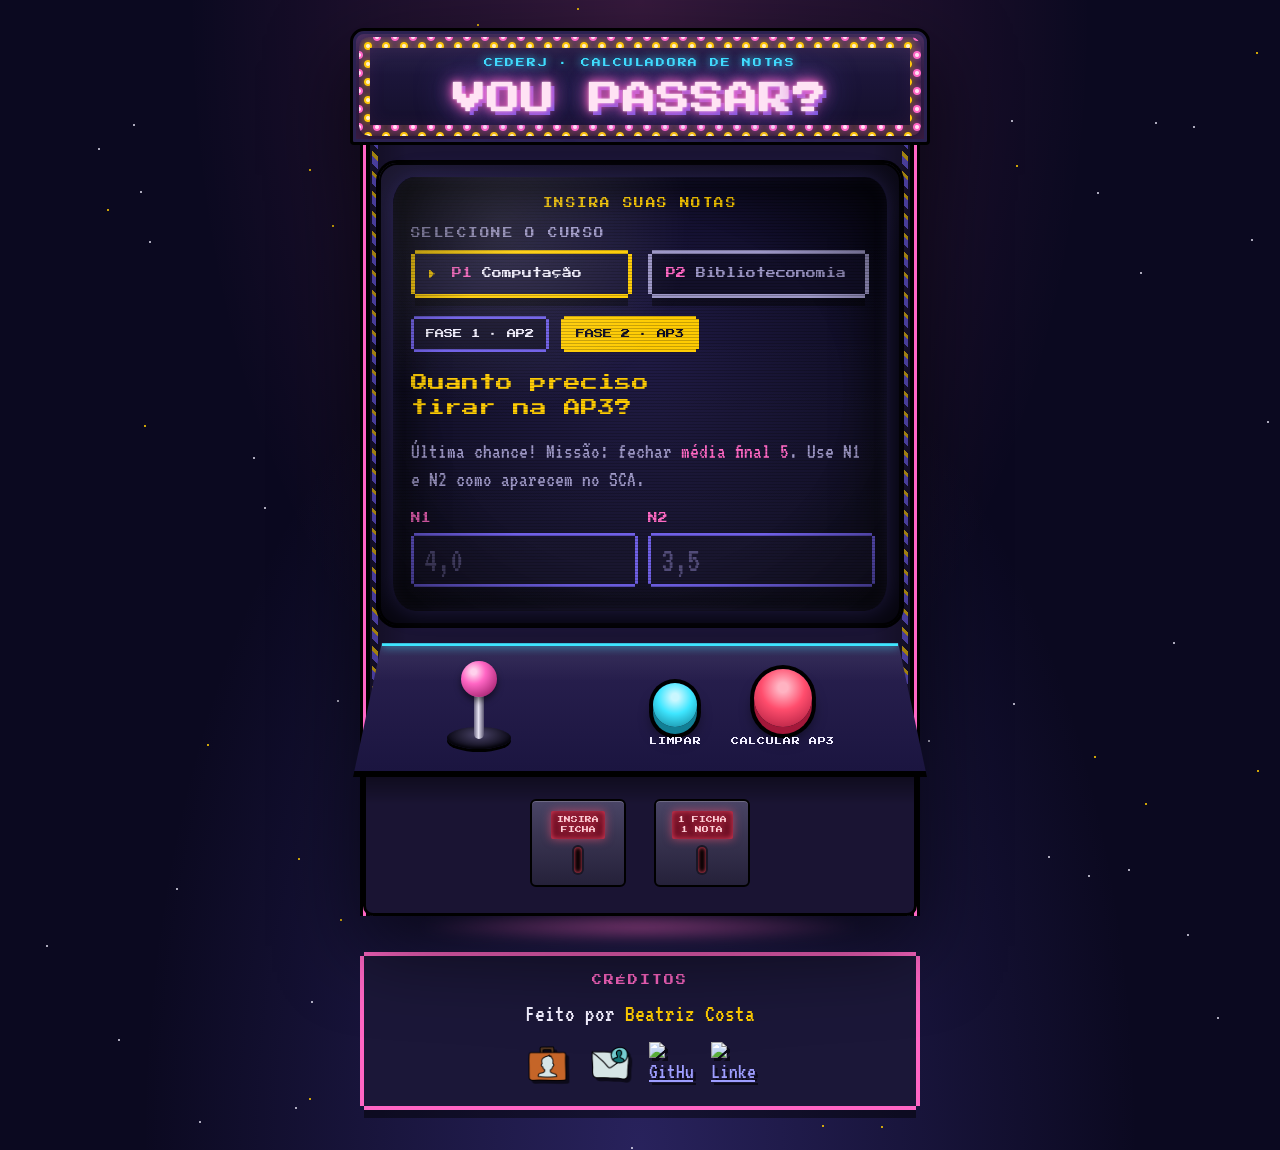
==== commit f43ee267: "feat: draw computação as a full arcade cabinet Neon marquee with chasing bulbs, CRT screen that powe" ====
--- a/ap3.html
+++ b/ap3.html
@@ -11,59 +11,98 @@
 		<script src="/static/computacao-ap3.js" defer></script>
 	</head>
 	<body>
-		<div class="fliperama">
-			<header class="letreiro">
-				<p class="letreiro-topo">CEDERJ · CALCULADORA DE NOTAS</p>
-				<h1>VOU PASSAR<span class="piscando">?</span></h1>
-				<p class="letreiro-sub"><span class="insira">INSIRA SUAS NOTAS</span></p>
-			</header>
+		<div class="estrelas" aria-hidden="true"></div>
 
-			<nav class="selecao" aria-label="Curso">
-				<p class="rotulo-pixel">Selecione o curso</p>
-				<div class="jogadores">
-					<a href="/" class="jogador pixel" aria-current="page"><span class="p">P1</span> Computação</a>
-					<a href="/biblioteconomia.html" class="jogador pixel"><span class="p">P2</span> Biblioteconomia</a>
-				</div>
-			</nav>
+		<div class="salao">
+			<div class="gabinete">
+				<header class="marquise">
+					<div class="lampadas" aria-hidden="true"></div>
+					<p class="marquise-topo">CEDERJ · CALCULADORA DE NOTAS</p>
+					<h1 class="neon">VOU PASSAR<span class="piscando">?</span></h1>
+				</header>
 
-			<main class="tela pixel">
-				<nav class="fases" aria-label="Calculadoras">
-					<a href="/" class="fase">FASE 1 · AP2</a>
-					<a href="/ap3.html" class="fase" aria-current="page">FASE 2 · AP3</a>
-				</nav>
+				<div class="corpo">
+					<div class="moldura">
+						<main class="crt" id="crt">
+							<div class="crt-conteudo">
+								<p class="insira">INSIRA SUAS NOTAS</p>
 
-				<h2>Quanto preciso tirar na AP3?</h2>
-				<p class="missao">Última chance! Missão: fechar <strong>média final 5</strong>. Use N1 e N2 como aparecem no SCA.</p>
+								<nav class="selecao" aria-label="Curso">
+									<p class="rotulo-pixel">Selecione o curso</p>
+									<div class="jogadores">
+										<a href="/" class="jogador pixel" aria-current="page"><span class="p">P1</span> Computação</a>
+										<a href="/biblioteconomia.html" class="jogador pixel"><span class="p">P2</span> Biblioteconomia</a>
+									</div>
+								</nav>
 
-				<form id="ap3Form" novalidate>
-					<div class="campos">
-					<div class="campo">
-						<label for="n1">N1</label>
-						<input type="text" id="n1" name="n1" placeholder="4,0" inputmode="decimal" autocomplete="off" maxlength="5" />
-					</div>
-					<div class="campo">
-						<label for="n2">N2</label>
-						<input type="text" id="n2" name="n2" placeholder="3,5" inputmode="decimal" autocomplete="off" maxlength="5" />
-					</div>
+								<nav class="fases" aria-label="Calculadoras">
+									<a href="/" class="fase">FASE 1 · AP2</a>
+									<a href="/ap3.html" class="fase" aria-current="page">FASE 2 · AP3</a>
+								</nav>
+
+								<h2>Quanto preciso tirar na AP3?</h2>
+								<p class="missao">Última chance! Missão: fechar <strong>média final 5</strong>. Use N1 e N2 como aparecem no SCA.</p>
+
+								<form id="ap3Form" novalidate>
+									<div class="campos">
+								<div class="campo">
+									<label for="n1">N1</label>
+									<input type="text" id="n1" name="n1" placeholder="4,0" inputmode="decimal" autocomplete="off" maxlength="5" />
+								</div>
+								<div class="campo">
+									<label for="n2">N2</label>
+									<input type="text" id="n2" name="n2" placeholder="3,5" inputmode="decimal" autocomplete="off" maxlength="5" />
+								</div>
+									</div>
+								</form>
+
+								<section id="result" class="hud pixel" role="status" aria-live="polite" hidden>
+									<p class="hud-status"></p>
+									<div class="hud-placar" aria-hidden="true">
+										<span class="hud-rotulo"></span>
+										<span class="hud-numero"></span>
+									</div>
+									<div class="hud-energia" aria-hidden="true">
+										<div class="barra"></div>
+										<div class="barra-escala"><span>0</span><span>5</span><span>10</span></div>
+									</div>
+									<p class="hud-detalhe"></p>
+									<a class="hud-acao" href="/ap3.html" hidden></a>
+								</section>
+							</div>
+						</main>
 					</div>
 
-					<button type="submit" class="botao" id="botaoCalcular">CALCULAR AP3</button>
-				</form>
+					<div class="painel">
+						<div class="joystick" id="joystick" aria-hidden="true">
+							<span class="joystick-base"></span>
+							<span class="joystick-eixo"><span class="joystick-bola"></span></span>
+						</div>
+						<div class="botoes">
+							<button type="reset" form="ap3Form" class="botao-arcade azul pequeno">
+								<span class="tampa" aria-hidden="true"></span>
+								LIMPAR
+							</button>
+							<button type="submit" form="ap3Form" class="botao-arcade vermelho" id="botaoCalcular">
+								<span class="tampa" aria-hidden="true"></span>
+								CALCULAR AP3
+							</button>
+						</div>
+					</div>
 
-				<section id="result" class="hud pixel" role="status" aria-live="polite" hidden>
-					<p class="hud-status"></p>
-					<div class="hud-placar" aria-hidden="true">
-						<span class="hud-rotulo"></span>
-						<span class="hud-numero"></span>
+					<div class="porta-fichas" aria-hidden="true">
+						<div class="fenda">
+							<span class="fenda-luz">INSIRA<br />FICHA</span>
+							<span class="fenda-abertura"></span>
+							<span class="ficha" id="ficha"></span>
+						</div>
+						<div class="fenda">
+							<span class="fenda-luz">1 FICHA<br />1 NOTA</span>
+							<span class="fenda-abertura"></span>
+						</div>
 					</div>
-					<div class="hud-energia" aria-hidden="true">
-						<div class="barra"></div>
-						<div class="barra-escala"><span>0</span><span>5</span><span>10</span></div>
-					</div>
-					<p class="hud-detalhe"></p>
-					<a class="hud-acao" href="/ap3.html" hidden></a>
-				</section>
-			</main>
+				</div>
+			</div>
 
 			<footer class="creditos pixel">
 				<p class="creditos-titulo">CRÉDITOS</p>
--- a/static/computacao.css
+++ b/static/computacao.css
@@ -1,4 +1,4 @@
-/* Tela de fliperama: letreiro neon, seleção de jogador, fases e placar */
+/* Máquina de fliperama desenhada em CSS: letreiro de neon, tela CRT, painel de controle e porta de fichas */
 
 /* Fontes hospedadas no próprio site (licenças em /static/fonts) */
 @font-face {
@@ -15,7 +15,7 @@
 
 :root {
     color-scheme: dark;
-    --fundo: #0f0c24;
+    --fundo: #0b0920;
     --tela: #1b1738;
     --tela-funda: #120f29;
     --amarelo: #ffcc00;
@@ -24,8 +24,15 @@
     --roxo-escuro: #4b3fb8;
     --verde: #00ff88;
     --vermelho: #ff4d6d;
+    --ciano: #3ee6ff;
     --texto: #f2efff;
     --apagado: #9d97c7;
+
+    /* Móvel do fliperama */
+    --gabinete: #1a1433;
+    --gabinete-claro: #2a2150;
+    --moldura: #07060f;
+    --metal: #3a3552;
 
     --fonte-pixel: 'Press Start 2P', ui-monospace, 'Courier New', monospace;
     --fonte-terminal: 'VT323', ui-monospace, 'Courier New', monospace;
@@ -43,8 +50,8 @@
 body {
     min-height: 100vh;
     background:
-        radial-gradient(ellipse at 50% -10%, rgba(255, 102, 196, 0.22), transparent 55%),
-        radial-gradient(ellipse at 50% 120%, rgba(108, 92, 231, 0.28), transparent 60%),
+        radial-gradient(ellipse at 50% 0%, rgba(255, 102, 196, 0.18), transparent 50%),
+        radial-gradient(ellipse at 50% 100%, rgba(108, 92, 231, 0.3), transparent 55%),
         var(--fundo);
     color: var(--texto);
     font-family: var(--fonte-terminal);
@@ -52,38 +59,809 @@
     line-height: 1.3;
     padding-inline: 16px;
     padding-block: 28px 40px;
+    overflow-x: hidden;
+}
+
+/* Céu de estrelas do salão de jogos */
+.estrelas,
+.estrelas::after {
+    position: fixed;
+    top: 0;
+    left: 0;
+    width: 2px;
+    height: 2px;
+    background: transparent;
+    pointer-events: none;
+}
+
+.estrelas {
+    box-shadow:
+        663px 308px rgba(242, 239, 255, 0.7),
+        808px 1333px rgba(242, 239, 255, 0.7),
+        98px 148px rgba(242, 239, 255, 0.7),
+        1097px 192px rgba(242, 239, 255, 0.7),
+        748px 1193px rgba(242, 239, 255, 0.7),
+        118px 1039px rgba(242, 239, 255, 0.7),
+        439px 76px rgba(242, 239, 255, 0.7),
+        176px 888px rgba(242, 239, 255, 0.7),
+        856px 143px rgba(242, 239, 255, 0.7),
+        492px 185px rgba(242, 239, 255, 0.7),
+        1128px 869px rgba(242, 239, 255, 0.7),
+        121px 1158px rgba(242, 239, 255, 0.7),
+        253px 457px rgba(242, 239, 255, 0.7),
+        1291px 1284px rgba(242, 239, 255, 0.7),
+        1193px 126px rgba(242, 239, 255, 0.7),
+        1181px 1199px rgba(242, 239, 255, 0.7),
+        812px 101px rgba(242, 239, 255, 0.7),
+        452px 95px rgba(242, 239, 255, 0.7),
+        1140px 272px rgba(242, 239, 255, 0.7),
+        593px 858px rgba(242, 239, 255, 0.7),
+        295px 1107px rgba(242, 239, 255, 0.7),
+        241px 1169px rgba(242, 239, 255, 0.7),
+        631px 1147px rgba(242, 239, 255, 0.7),
+        1396px 370px rgba(242, 239, 255, 0.7),
+        211px 1191px rgba(242, 239, 255, 0.7),
+        1169px 1308px rgba(242, 239, 255, 0.7),
+        384px 762px rgba(242, 239, 255, 0.7),
+        199px 1121px rgba(242, 239, 255, 0.7),
+        1458px 128px rgba(242, 239, 255, 0.7),
+        1155px 122px rgba(242, 239, 255, 0.7),
+        1267px 421px rgba(242, 239, 255, 0.7),
+        1016px 1393px rgba(242, 239, 255, 0.7),
+        1088px 875px rgba(242, 239, 255, 0.7),
+        1591px 643px rgba(242, 239, 255, 0.7),
+        953px 1199px rgba(242, 239, 255, 0.7),
+        928px 740px rgba(242, 239, 255, 0.7),
+        613px 508px rgba(242, 239, 255, 0.7),
+        368px 499px rgba(242, 239, 255, 0.7),
+        167px 1176px rgba(242, 239, 255, 0.7),
+        614px 1075px rgba(242, 239, 255, 0.7),
+        1013px 703px rgba(242, 239, 255, 0.7),
+        1493px 919px rgba(242, 239, 255, 0.7),
+        589px 1247px rgba(242, 239, 255, 0.7),
+        149px 241px rgba(242, 239, 255, 0.7),
+        1048px 856px rgba(242, 239, 255, 0.7),
+        337px 700px rgba(242, 239, 255, 0.7),
+        311px 1001px rgba(242, 239, 255, 0.7),
+        863px 80px rgba(242, 239, 255, 0.7),
+        1368px 158px rgba(242, 239, 255, 0.7),
+        1565px 1142px rgba(242, 239, 255, 0.7),
+        1173px 642px rgba(242, 239, 255, 0.7),
+        696px 717px rgba(242, 239, 255, 0.7),
+        1217px 1017px rgba(242, 239, 255, 0.7),
+        1187px 934px rgba(242, 239, 255, 0.7),
+        140px 191px rgba(242, 239, 255, 0.7),
+        552px 970px rgba(242, 239, 255, 0.7),
+        1427px 1360px rgba(242, 239, 255, 0.7),
+        133px 124px rgba(242, 239, 255, 0.7),
+        1497px 634px rgba(242, 239, 255, 0.7),
+        1325px 1183px rgba(242, 239, 255, 0.7),
+        1395px 912px rgba(242, 239, 255, 0.7),
+        582px 790px rgba(242, 239, 255, 0.7),
+        1369px 710px rgba(242, 239, 255, 0.7),
+        46px 945px rgba(242, 239, 255, 0.7),
+        727px 344px rgba(242, 239, 255, 0.7),
+        1251px 239px rgba(242, 239, 255, 0.7),
+        1011px 120px rgba(242, 239, 255, 0.7),
+        446px 588px rgba(242, 239, 255, 0.7),
+        264px 507px rgba(242, 239, 255, 0.7),
+        814px 800px rgba(242, 239, 255, 0.7);
+    animation: cintilar 3s steps(2) infinite;
+}
+
+.estrelas::after {
+    content: '';
+    box-shadow:
+        1016px 165px rgba(255, 204, 0, 0.8),
+        340px 919px rgba(255, 204, 0, 0.8),
+        822px 1125px rgba(255, 204, 0, 0.8),
+        569px 280px rgba(255, 204, 0, 0.8),
+        881px 1126px rgba(255, 204, 0, 0.8),
+        570px 850px rgba(255, 204, 0, 0.8),
+        734px 1398px rgba(255, 204, 0, 0.8),
+        779px 472px rgba(255, 204, 0, 0.8),
+        309px 169px rgba(255, 204, 0, 0.8),
+        360px 309px rgba(255, 204, 0, 0.8),
+        475px 1348px rgba(255, 204, 0, 0.8),
+        477px 24px rgba(255, 204, 0, 0.8),
+        993px 1206px rgba(255, 204, 0, 0.8),
+        373px 538px rgba(255, 204, 0, 0.8),
+        577px 8px rgba(255, 204, 0, 0.8),
+        298px 858px rgba(255, 204, 0, 0.8),
+        1094px 756px rgba(255, 204, 0, 0.8),
+        1248px 1159px rgba(255, 204, 0, 0.8),
+        652px 257px rgba(255, 204, 0, 0.8),
+        1414px 1055px rgba(255, 204, 0, 0.8),
+        1264px 1341px rgba(255, 204, 0, 0.8),
+        1384px 110px rgba(255, 204, 0, 0.8),
+        935px 1393px rgba(255, 204, 0, 0.8),
+        1145px 803px rgba(255, 204, 0, 0.8),
+        815px 817px rgba(255, 204, 0, 0.8),
+        807px 212px rgba(255, 204, 0, 0.8),
+        986px 1299px rgba(255, 204, 0, 0.8),
+        820px 127px rgba(255, 204, 0, 0.8),
+        390px 137px rgba(255, 204, 0, 0.8),
+        427px 902px rgba(255, 204, 0, 0.8),
+        332px 225px rgba(255, 204, 0, 0.8),
+        696px 1230px rgba(255, 204, 0, 0.8),
+        107px 209px rgba(255, 204, 0, 0.8),
+        0px 1160px rgba(255, 204, 0, 0.8),
+        309px 1098px rgba(255, 204, 0, 0.8),
+        207px 744px rgba(255, 204, 0, 0.8),
+        1256px 52px rgba(255, 204, 0, 0.8),
+        144px 425px rgba(255, 204, 0, 0.8),
+        1257px 770px rgba(255, 204, 0, 0.8),
+        304px 1299px rgba(255, 204, 0, 0.8);
+    animation: cintilar 2.2s steps(2) infinite reverse;
+}
+
+@keyframes cintilar {
+    50% {
+        opacity: 0.35;
+    }
+}
+
+.salao {
+    position: relative;
+    width: 100%;
+    max-width: 560px;
+    margin-inline: auto;
+    display: flex;
+    flex-direction: column;
+    gap: 36px;
+}
+
+/* ================= Gabinete ================= */
+
+.gabinete {
+    position: relative;
+    display: flex;
+    flex-direction: column;
+    filter: drop-shadow(0 30px 40px rgba(0, 0, 0, 0.6));
+}
+
+/* Brilho de neon refletido no chão */
+.gabinete::after {
+    content: '';
+    position: absolute;
+    left: 10%;
+    right: 10%;
+    bottom: -26px;
+    height: 30px;
+    background: radial-gradient(ellipse at center, rgba(255, 102, 196, 0.45), transparent 70%);
+    filter: blur(6px);
+    z-index: -1;
+}
+
+/* Letreiro de neon com lâmpadas */
+.marquise {
+    position: relative;
+    margin-inline: -10px;
+    padding: 26px 22px 22px;
+    text-align: center;
+    background:
+        linear-gradient(180deg, rgba(255, 255, 255, 0.06), transparent 40%),
+        linear-gradient(180deg, #221a45, #120e28);
+    border: 3px solid #000;
+    border-radius: 14px 14px 4px 4px;
+    box-shadow:
+        inset 0 0 0 3px var(--gabinete-claro),
+        inset 0 0 30px rgba(255, 102, 196, 0.25);
+    display: flex;
+    flex-direction: column;
+    gap: 10px;
+    overflow: hidden;
+}
+
+/* Duas fileiras de lâmpadas acendendo alternadas: efeito de luz correndo */
+.lampadas {
+    position: absolute;
+    inset: 6px;
+    pointer-events: none;
+}
+
+.lampadas::before,
+.lampadas::after {
+    content: '';
+    position: absolute;
+    inset: 0;
+    border-radius: 10px;
+    padding: 11px;
+    background: radial-gradient(circle, #fff6c9 0 1.5px, var(--amarelo) 2.5px 3.5px, transparent 4.5px) 0 0 / 18px 18px;
+    -webkit-mask:
+        linear-gradient(#000 0 0) content-box,
+        linear-gradient(#000 0 0);
+    -webkit-mask-composite: xor;
+    mask:
+        linear-gradient(#000 0 0) content-box exclude,
+        linear-gradient(#000 0 0);
+    filter: drop-shadow(0 0 4px var(--amarelo));
+    animation: lampadas 0.6s steps(1) infinite;
+}
+
+.lampadas::after {
+    background-image: radial-gradient(circle, #ffe0f3 0 1.5px, var(--rosa) 2.5px 3.5px, transparent 4.5px);
+    background-position: 9px 9px;
+    filter: drop-shadow(0 0 4px var(--rosa));
+    animation-delay: 0.3s;
+}
+
+@keyframes lampadas {
+    50% {
+        opacity: 0.15;
+    }
+}
+
+.marquise-topo {
+    position: relative;
+    font-family: var(--fonte-pixel);
+    font-size: 0.55rem;
+    letter-spacing: 0.2em;
+    color: var(--ciano);
+    text-shadow: 0 0 8px var(--ciano);
+}
+
+/* Título em neon, com falhas de lâmpada velha */
+.neon {
+    position: relative;
+    font-family: var(--fonte-pixel);
+    font-weight: 400;
+    font-size: clamp(1.05rem, 6.4vw, 2.1rem);
+    line-height: 1.25;
+    color: #ffe3f4;
+    text-shadow:
+        0 0 2px #fff,
+        0 0 8px var(--rosa),
+        0 0 18px var(--rosa),
+        0 0 36px var(--roxo),
+        4px 4px 0 var(--roxo);
+    animation: neon-falha 6s infinite;
+}
+
+.neon .piscando {
+    animation: neon-apaga 1.1s steps(1) infinite;
+}
+
+@keyframes neon-falha {
+    0%, 18%, 22%, 25%, 53%, 57%, 100% {
+        opacity: 1;
+        filter: none;
+    }
+    20%, 24%, 55% {
+        opacity: 0.6;
+        filter: brightness(0.45);
+    }
+}
+
+@keyframes neon-apaga {
+    50% {
+        opacity: 0.12;
+    }
+}
+
+/* Corpo do gabinete com a arte lateral */
+.corpo {
+    position: relative;
+    padding: 18px 16px 0;
+    background:
+        linear-gradient(90deg, rgba(0, 0, 0, 0.35), transparent 8%, transparent 92%, rgba(0, 0, 0, 0.35)),
+        var(--gabinete);
+    border-inline: 3px solid #000;
+    box-shadow:
+        inset 3px 0 0 var(--rosa),
+        inset -3px 0 0 var(--rosa),
+        inset 7px 0 0 #000,
+        inset -7px 0 0 #000;
+}
+
+/* Faixas diagonais da arte lateral */
+.corpo::before,
+.corpo::after {
+    content: '';
+    position: absolute;
+    top: 0;
+    bottom: 0;
+    width: 6px;
+    background: repeating-linear-gradient(45deg, var(--roxo) 0 6px, var(--amarelo) 6px 9px, transparent 9px 14px);
+    opacity: 0.6;
+    z-index: 0;
+}
+
+/* Tela, painel e porta de fichas ficam na frente da arte lateral */
+.moldura,
+.painel,
+.porta-fichas {
+    position: relative;
+    z-index: 1;
+}
+
+.corpo::before {
+    left: 9px;
+}
+
+.corpo::after {
+    right: 9px;
+}
+
+/* Moldura da tela */
+.moldura {
+    padding: 14px;
+    background: linear-gradient(145deg, #1c1830, var(--moldura) 55%);
+    border-radius: 18px;
+    box-shadow:
+        inset 0 0 0 2px #000,
+        inset 0 2px 0 rgba(255, 255, 255, 0.08),
+        0 0 0 3px #000;
+}
+
+/* ================= Tela CRT ================= */
+
+.crt {
+    position: relative;
+    overflow: hidden;
+    border-radius: 22px / 28px;
+    background:
+        radial-gradient(ellipse at 50% 40%, #1d1842, #0d0b22 75%);
+    box-shadow:
+        inset 0 0 50px rgba(0, 0, 0, 0.9),
+        inset 0 0 12px rgba(108, 92, 231, 0.35),
+        0 0 24px rgba(108, 92, 231, 0.25);
+}
+
+/* Scanlines e a faixa de varredura descendo pela tela */
+.crt::before {
+    content: '';
+    position: absolute;
+    inset: 0;
+    z-index: 3;
+    pointer-events: none;
+    background:
+        linear-gradient(180deg, transparent 0%, rgba(255, 255, 255, 0.05) 48%, rgba(255, 255, 255, 0.08) 50%, transparent 52%) 0 0 / 100% 300%,
+        repeating-linear-gradient(0deg, rgba(0, 0, 0, 0.22) 0 1px, transparent 1px 3px);
+    animation: varredura 7s linear infinite;
+}
+
+@keyframes varredura {
+    from {
+        background-position: 0 -100%, 0 0;
+    }
+    to {
+        background-position: 0 200%, 0 0;
+    }
+}
+
+/* Reflexo do vidro curvo e vinheta */
+.crt::after {
+    content: '';
+    position: absolute;
+    inset: 0;
+    z-index: 4;
+    pointer-events: none;
+    border-radius: inherit;
+    background:
+        radial-gradient(ellipse at 22% 12%, rgba(255, 255, 255, 0.13), transparent 35%),
+        radial-gradient(ellipse at center, transparent 58%, rgba(0, 0, 0, 0.55));
+}
+
+.crt-conteudo {
+    position: relative;
+    z-index: 2;
+    padding: 20px 18px 24px;
+    display: flex;
+    flex-direction: column;
+    gap: 18px;
+    animation:
+        ligar 0.9s cubic-bezier(0.2, 0.8, 0.2, 1) both,
+        tremor 0.12s steps(2) infinite;
+}
+
+/* A TV liga: linha branca no meio que se abre */
+@keyframes ligar {
+    0% {
+        transform: scale(1, 0.004);
+        filter: brightness(4) saturate(0);
+        opacity: 0.2;
+    }
+    35% {
+        transform: scale(1, 0.004);
+        filter: brightness(4) saturate(0);
+        opacity: 1;
+    }
+    70% {
+        transform: scale(1, 1.04);
+        filter: brightness(1.6);
+    }
+    100% {
+        transform: none;
+        filter: none;
+        opacity: 1;
+    }
+}
+
+/* Leve tremor de imagem analógica */
+@keyframes tremor {
+    50% {
+        text-shadow: 0.6px 0 rgba(255, 77, 109, 0.35), -0.6px 0 rgba(62, 230, 255, 0.35);
+    }
+}
+
+.crt.tremendo {
+    animation: sacudir 0.45s steps(6);
+}
+
+@keyframes sacudir {
+    0%, 100% {
+        transform: none;
+    }
+    20% {
+        transform: translate(-6px, 2px);
+    }
+    40% {
+        transform: translate(5px, -3px);
+    }
+    60% {
+        transform: translate(-4px, 3px);
+    }
+    80% {
+        transform: translate(3px, -1px);
+    }
+}
+
+.insira {
+    font-family: var(--fonte-pixel);
+    font-size: 0.6rem;
+    text-align: center;
+    color: var(--amarelo);
+    letter-spacing: 0.15em;
+    animation: piscar 1.1s steps(1) infinite;
+}
+
+@keyframes piscar {
+    50% {
+        opacity: 0;
+    }
+}
+
+/* Confete de pixels quando você passa */
+.confete {
+    position: absolute;
+    z-index: 5;
+    top: var(--y0);
+    left: 50%;
+    width: 7px;
+    height: 7px;
+    background: var(--cor);
+    pointer-events: none;
+    animation: estourar 1.1s cubic-bezier(0.1, 0.7, 0.3, 1) forwards;
+}
+
+@keyframes estourar {
+    to {
+        transform: translate(var(--x), var(--y)) rotate(var(--r));
+        opacity: 0;
+    }
+}
+
+/* ================= Painel de controle ================= */
+
+.painel {
+    position: relative;
+    margin: 18px -26px 0;
+    padding: 18px 34px 22px;
+    background:
+        linear-gradient(180deg, rgba(255, 255, 255, 0.07), transparent 30%),
+        linear-gradient(180deg, var(--gabinete-claro), #1b1540);
+    clip-path: polygon(5% 0, 95% 0, 100% 100%, 0 100%);
+    border-bottom: 6px solid #000;
+    display: flex;
+    align-items: flex-end;
+    justify-content: space-around;
+    gap: 20px;
+}
+
+/* Faixa de neon na borda do painel */
+.painel::before {
+    content: '';
+    position: absolute;
+    top: 0;
+    left: 5%;
+    right: 5%;
+    height: 3px;
+    background: var(--ciano);
+    box-shadow: 0 0 10px var(--ciano);
+}
+
+/* Joystick */
+.joystick {
+    position: relative;
+    width: 76px;
+    height: 88px;
+    flex: none;
+}
+
+.joystick-base {
+    position: absolute;
+    bottom: 0;
+    left: 50%;
+    width: 64px;
+    height: 22px;
+    margin-left: -32px;
+    border-radius: 50%;
+    background: radial-gradient(ellipse at 50% 35%, #4a4468, #0c0a18 70%);
+    box-shadow: 0 3px 0 #000, inset 0 -2px 3px rgba(0, 0, 0, 0.6);
+}
+
+.joystick-eixo {
+    position: absolute;
+    bottom: 10px;
+    left: 50%;
+    width: 10px;
+    height: 54px;
+    margin-left: -5px;
+    border-radius: 5px;
+    background: linear-gradient(90deg, #6f6a86, #e6e3f2 45%, #57526e);
+    transform-origin: 50% 100%;
+    transition: rotate 0.18s cubic-bezier(0.3, 1.8, 0.5, 1), scale 0.18s;
+    animation: joystick-ocioso 5s ease-in-out infinite;
+}
+
+.joystick-bola {
+    position: absolute;
+    top: -24px;
+    left: 50%;
+    width: 36px;
+    height: 36px;
+    margin-left: -18px;
+    border-radius: 50%;
+    background: radial-gradient(circle at 35% 30%, #ffd1ec 0 8%, var(--rosa) 35%, #a3226f 85%);
+    box-shadow: 0 4px 6px rgba(0, 0, 0, 0.5);
+}
+
+@keyframes joystick-ocioso {
+    0%, 86%, 100% {
+        rotate: 0deg;
+    }
+    89% {
+        rotate: -14deg;
+    }
+    93% {
+        rotate: 12deg;
+    }
+    96% {
+        rotate: -5deg;
+    }
+}
+
+/* O joystick aponta para o campo que você está preenchendo */
+.gabinete:has(.campo:nth-child(1) input:focus) .joystick-eixo {
+    animation: none;
+    rotate: -20deg;
+}
+
+.gabinete:has(.campo:nth-child(2) input:focus) .joystick-eixo {
+    animation: none;
+    scale: 1 0.85;
+}
+
+.gabinete:has(.campo:nth-child(3) input:focus) .joystick-eixo,
+.gabinete:has(.campo:nth-child(2):last-child input:focus) .joystick-eixo {
+    animation: none;
+    scale: 1;
+    rotate: 20deg;
+}
+
+.joystick.mexe .joystick-eixo {
+    animation: joystick-mexe 0.4s ease-out;
+}
+
+@keyframes joystick-mexe {
+    30% {
+        rotate: 16deg;
+    }
+    60% {
+        rotate: -10deg;
+    }
+}
+
+/* Botões de fliperama */
+.botoes {
+    display: flex;
+    gap: 22px;
+    align-items: flex-end;
+}
+
+.botao-arcade {
+    --cor: var(--vermelho);
+    --cor-escura: #a3183a;
+    --cor-clara: #ffb3c2;
     display: flex;
     flex-direction: column;
     align-items: center;
-}
-
-/* Scanlines do monitor CRT */
-body::before {
-    content: '';
-    position: fixed;
-    inset: 0;
-    background: repeating-linear-gradient(0deg, rgba(0, 0, 0, 0.14) 0 1px, transparent 1px 3px);
+    gap: 10px;
+    background: none;
+    border: none;
+    cursor: pointer;
+    color: var(--texto);
+    font-family: var(--fonte-pixel);
+    font-size: 0.5rem;
+    letter-spacing: 0.08em;
+    padding: 4px;
+}
+
+.botao-arcade.azul {
+    --cor: var(--ciano);
+    --cor-escura: #127f95;
+    --cor-clara: #c9f7ff;
+}
+
+.botao-arcade.amarelo {
+    --cor: var(--amarelo);
+    --cor-escura: #a07c00;
+    --cor-clara: #fff1b8;
+}
+
+/* Anel preto + tampa colorida com altura */
+.tampa {
+    display: block;
+    width: 58px;
+    height: 58px;
+    border-radius: 50%;
+    background: radial-gradient(circle at 50% 32%, var(--cor-clara) 0 10%, var(--cor) 45%, var(--cor-escura) 100%);
+    box-shadow:
+        0 7px 0 var(--cor-escura),
+        0 7px 0 4px #000,
+        0 0 0 4px #000,
+        0 12px 14px rgba(0, 0, 0, 0.6);
+    transition: transform 0.06s, box-shadow 0.06s;
+}
+
+.botao-arcade.pequeno .tampa {
+    width: 44px;
+    height: 44px;
+}
+
+.botao-arcade:hover .tampa {
+    filter: brightness(1.15);
+}
+
+.botao-arcade:active .tampa {
+    transform: translateY(6px);
+    box-shadow:
+        0 1px 0 var(--cor-escura),
+        0 1px 0 4px #000,
+        0 0 0 4px #000,
+        0 4px 6px rgba(0, 0, 0, 0.6),
+        0 0 22px var(--cor);
+}
+
+.botao-arcade:disabled {
+    cursor: progress;
+    opacity: 0.7;
+}
+
+.botao-arcade:focus-visible {
+    outline: 3px dashed var(--amarelo);
+    outline-offset: 4px;
+}
+
+/* Com todas as notas preenchidas, o botão de calcular acende */
+.gabinete:not(:has(.campo input:placeholder-shown)) .botao-arcade.vermelho .tampa {
+    animation: pronto 1s ease-in-out infinite;
+}
+
+@keyframes pronto {
+    50% {
+        box-shadow:
+            0 7px 0 var(--cor-escura),
+            0 7px 0 4px #000,
+            0 0 0 4px #000,
+            0 12px 14px rgba(0, 0, 0, 0.6),
+            0 0 26px 6px var(--cor);
+    }
+}
+
+/* ================= Porta de fichas ================= */
+
+.porta-fichas {
+    position: relative;
+    margin-inline: -16px;
+    padding: 22px 20px 26px;
+    background:
+        linear-gradient(180deg, rgba(0, 0, 0, 0.4), transparent 20%),
+        var(--gabinete);
+    border: 3px solid #000;
+    border-top: none;
+    border-radius: 0 0 10px 10px;
+    display: flex;
+    justify-content: center;
+    gap: 28px;
+}
+
+.fenda {
+    position: relative;
+    width: 96px;
+    padding: 10px 8px 12px;
+    background: linear-gradient(180deg, #4a4566, var(--metal) 40%, #25213a);
+    border: 2px solid #000;
+    border-radius: 6px;
+    box-shadow: inset 0 1px 0 rgba(255, 255, 255, 0.2);
+    display: flex;
+    flex-direction: column;
+    align-items: center;
+    gap: 8px;
+}
+
+.fenda-luz {
+    font-family: var(--fonte-pixel);
+    font-size: 0.42rem;
+    line-height: 1.5;
+    text-align: center;
+    color: #ffd0d8;
+    background: #6d0f24;
+    padding: 4px 6px;
+    border-radius: 2px;
+    text-shadow: 0 0 6px var(--vermelho);
+    box-shadow: 0 0 10px rgba(255, 77, 109, 0.6), inset 0 0 6px rgba(255, 77, 109, 0.8);
+    animation: fenda-pisca 1.6s steps(1) infinite;
+}
+
+.fenda + .fenda .fenda-luz {
+    animation-delay: 0.8s;
+}
+
+@keyframes fenda-pisca {
+    50% {
+        filter: brightness(0.55);
+    }
+}
+
+.fenda-abertura {
+    width: 8px;
+    height: 26px;
+    border-radius: 4px;
+    background: #000;
+    box-shadow: inset 0 0 4px rgba(255, 77, 109, 0.9), 0 0 0 2px #1a1726;
+}
+
+/* A ficha que cai quando você calcula */
+.ficha {
+    position: absolute;
+    left: 50%;
+    bottom: 22px;
+    width: 26px;
+    height: 26px;
+    margin-left: -13px;
+    border-radius: 50%;
+    background: radial-gradient(circle at 40% 35%, #fff3b0 0 12%, var(--amarelo) 45%, #a07c00 100%);
+    box-shadow: inset 0 0 0 3px rgba(160, 124, 0, 0.8);
+    opacity: 0;
     pointer-events: none;
-    z-index: 1000;
-}
-
-/* Vinheta nas bordas da tela */
-body::after {
-    content: '';
-    position: fixed;
-    inset: 0;
-    background: radial-gradient(ellipse at center, transparent 60%, rgba(0, 0, 0, 0.45));
-    pointer-events: none;
-    z-index: 999;
-}
-
-.fliperama {
-    width: 100%;
-    max-width: 540px;
-    display: flex;
-    flex-direction: column;
-    gap: 24px;
-}
+}
+
+.ficha.caindo {
+    animation: ficha-cai 0.9s cubic-bezier(0.5, 0, 0.8, 0.6);
+}
+
+@keyframes ficha-cai {
+    0% {
+        opacity: 1;
+        transform: translateY(-70px) rotateY(0deg);
+    }
+    60% {
+        opacity: 1;
+        transform: translateY(-4px) rotateY(540deg) scaleX(1);
+    }
+    75% {
+        opacity: 1;
+        transform: translateY(0) rotateY(630deg) scaleX(0.3);
+    }
+    100% {
+        opacity: 0;
+        transform: translateY(14px) rotateY(720deg) scaleX(0.1);
+    }
+}
+
+/* ================= Conteúdo da tela ================= */
 
 .pixel {
     background: var(--tela);
@@ -96,53 +874,6 @@
     margin: var(--px);
 }
 
-/* Letreiro */
-.letreiro {
-    text-align: center;
-    display: flex;
-    flex-direction: column;
-    gap: 12px;
-    padding-block: 8px 4px;
-}
-
-.letreiro-topo {
-    font-family: var(--fonte-pixel);
-    font-size: 0.6rem;
-    letter-spacing: 0.2em;
-    color: var(--rosa);
-}
-
-.letreiro h1 {
-    font-family: var(--fonte-pixel);
-    font-weight: 400;
-    font-size: clamp(1.5rem, 7.5vw, 2.4rem);
-    line-height: 1.2;
-    color: var(--amarelo);
-    text-shadow:
-        4px 4px 0 var(--rosa),
-        0 0 18px rgba(255, 204, 0, 0.45);
-}
-
-.letreiro h1 .piscando {
-    animation: piscar 1.1s steps(1) infinite;
-}
-
-.letreiro-sub {
-    font-size: 1.3rem;
-    color: var(--apagado);
-}
-
-.insira {
-    color: var(--texto);
-    animation: piscar 1.1s steps(1) infinite;
-}
-
-@keyframes piscar {
-    50% {
-        opacity: 0;
-    }
-}
-
 /* Seleção de jogador (curso) */
 .selecao {
     display: flex;
@@ -198,13 +929,6 @@
     color: var(--texto);
 }
 
-/* Tela principal */
-.tela {
-    padding: 22px 20px 26px;
-    display: flex;
-    flex-direction: column;
-    gap: 20px;
-}
 
 .fases {
     display: flex;
@@ -238,7 +962,7 @@
     --borda: var(--rosa);
 }
 
-.tela h2 {
+.crt h2 {
     font-family: var(--fonte-pixel);
     font-weight: 400;
     font-size: clamp(0.85rem, 3.6vw, 1.05rem);
@@ -314,43 +1038,8 @@
         0 0 16px rgba(255, 204, 0, 0.35);
 }
 
-.botao {
-    align-self: stretch;
-    font-family: var(--fonte-pixel);
-    font-size: 0.85rem;
-    letter-spacing: 0.05em;
-    color: #fff;
-    background: var(--roxo);
-    border: none;
-    padding: 16px 20px 18px;
-    cursor: pointer;
-    box-shadow:
-        inset -4px -5px 0 0 var(--roxo-escuro),
-        inset 4px 4px 0 0 rgba(255, 255, 255, 0.25),
-        0 6px 0 0 #000;
-    margin-bottom: 6px;
-}
-
-.botao:hover {
-    background: #7d6ef0;
-}
-
-.botao:active {
-    transform: translateY(4px);
-    box-shadow:
-        inset -4px -5px 0 0 var(--roxo-escuro),
-        inset 4px 4px 0 0 rgba(255, 255, 255, 0.25),
-        0 2px 0 0 #000;
-}
-
-a:focus-visible,
-.botao:focus-visible {
-    outline: 3px dashed var(--amarelo);
-    outline-offset: 6px;
-}
 
 /* Seta em pixel art (a fonte pixelada não tem o ▶) */
-.botao::before,
 .hud-acao::before,
 .jogador[aria-current="page"]::before {
     content: '';
@@ -363,6 +1052,7 @@
     vertical-align: -0.05em;
 }
 
+
 /* Placar com o resultado */
 .hud {
     --cor: var(--amarelo);
@@ -538,16 +1228,65 @@
     display: none !important;
 }
 
+/* Telas estreitas: gabinete mais enxuto */
+@media (max-width: 480px) {
+    .marquise {
+        margin-inline: 0;
+    }
+
+    .corpo {
+        padding: 12px 12px 0;
+    }
+
+    .moldura {
+        padding: 9px;
+        border-radius: 14px;
+    }
+
+    .crt-conteudo {
+        padding: 16px 12px 20px;
+        gap: 16px;
+    }
+
+    .painel {
+        margin-inline: -12px;
+        padding: 16px 26px 18px;
+        gap: 10px;
+    }
+
+    .joystick {
+        width: 60px;
+        height: 76px;
+    }
+
+    .botoes {
+        gap: 14px;
+    }
+
+    .tampa {
+        width: 50px;
+        height: 50px;
+    }
+
+    .botao-arcade.pequeno .tampa {
+        width: 38px;
+        height: 38px;
+    }
+
+    .fenda {
+        width: 84px;
+    }
+
+    .porta-fichas {
+        margin-inline: -12px;
+    }
+}
+
 @media (prefers-reduced-motion: reduce) {
-    .letreiro h1 .piscando,
-    .insira,
-    .jogador[aria-current="page"]::before,
-    .hud.aparecendo {
-        animation: none;
-    }
-
-    .barra::before,
-    .icon-link {
-        transition: none;
-    }
-}
+    *,
+    *::before,
+    *::after {
+        animation: none !important;
+        transition: none !important;
+    }
+}
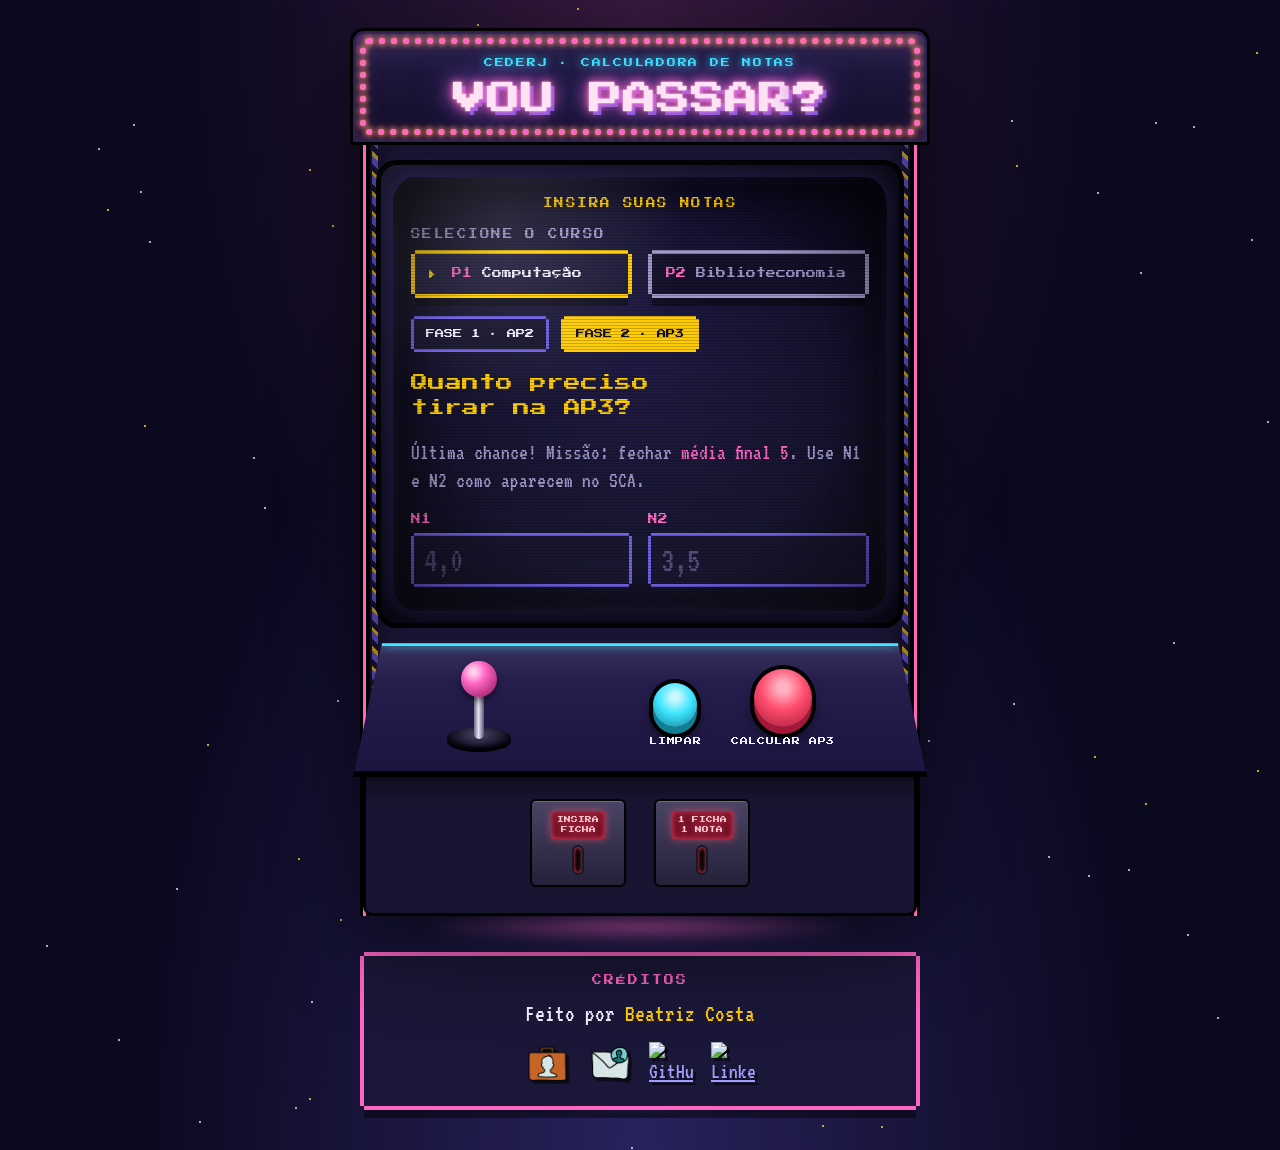
==== commit c74d167f: "fix: simplify computação on phones and stop the CRT effect replaying - The CRT power-on animation re" ====
--- a/ap3.html
+++ b/ap3.html
@@ -54,6 +54,8 @@
 									<input type="text" id="n2" name="n2" placeholder="3,5" inputmode="decimal" autocomplete="off" maxlength="5" />
 								</div>
 									</div>
+
+									<button type="submit" class="botao">CALCULAR AP3</button>
 								</form>
 
 								<section id="result" class="hud pixel" role="status" aria-live="polite" hidden>
--- a/static/computacao.css
+++ b/static/computacao.css
@@ -253,10 +253,11 @@
     overflow: hidden;
 }
 
-/* Duas fileiras de lâmpadas acendendo alternadas: efeito de luz correndo */
+/* Lâmpadas em volta do letreiro, alternando amarelo e rosa.
+   Feitas com borda pontilhada, que funciona em qualquer navegador. */
 .lampadas {
     position: absolute;
-    inset: 6px;
+    inset: 7px;
     pointer-events: none;
 }
 
@@ -265,30 +266,21 @@
     content: '';
     position: absolute;
     inset: 0;
+    border: 6px dotted var(--amarelo);
     border-radius: 10px;
-    padding: 11px;
-    background: radial-gradient(circle, #fff6c9 0 1.5px, var(--amarelo) 2.5px 3.5px, transparent 4.5px) 0 0 / 18px 18px;
-    -webkit-mask:
-        linear-gradient(#000 0 0) content-box,
-        linear-gradient(#000 0 0);
-    -webkit-mask-composite: xor;
-    mask:
-        linear-gradient(#000 0 0) content-box exclude,
-        linear-gradient(#000 0 0);
-    filter: drop-shadow(0 0 4px var(--amarelo));
+    filter: drop-shadow(0 0 3px var(--amarelo));
     animation: lampadas 0.6s steps(1) infinite;
 }
 
 .lampadas::after {
-    background-image: radial-gradient(circle, #ffe0f3 0 1.5px, var(--rosa) 2.5px 3.5px, transparent 4.5px);
-    background-position: 9px 9px;
-    filter: drop-shadow(0 0 4px var(--rosa));
+    border-color: var(--rosa);
+    filter: drop-shadow(0 0 3px var(--rosa));
     animation-delay: 0.3s;
 }
 
 @keyframes lampadas {
     50% {
-        opacity: 0.15;
+        opacity: 0;
     }
 }
 
@@ -450,6 +442,12 @@
     display: flex;
     flex-direction: column;
     gap: 18px;
+    animation: tremor 0.12s steps(2) infinite;
+}
+
+/* A TV liga uma única vez: o JS põe esta classe ao abrir a página e tira quando termina,
+   para que mudar o tamanho da janela (ou a barra do navegador no celular) não repita o efeito */
+.crt-conteudo.ligando {
     animation:
         ligar 0.9s cubic-bezier(0.2, 0.8, 0.2, 1) both,
         tremor 0.12s steps(2) infinite;
@@ -1006,7 +1004,8 @@
 }
 
 .campo input {
-    width: 100%;
+    /* desconta a margem da borda de pixel */
+    width: calc(100% - 6px);
     font-family: var(--fonte-terminal);
     font-size: 2.1rem;
     line-height: 1;
@@ -1039,7 +1038,44 @@
 }
 
 
+/* Botão de calcular dentro da tela: só no celular, onde o painel some */
+.botao {
+    display: none;
+    width: 100%;
+    font-family: var(--fonte-pixel);
+    font-size: 0.8rem;
+    letter-spacing: 0.05em;
+    color: #fff;
+    background: var(--rosa);
+    border: none;
+    padding: 16px 18px 18px;
+    cursor: pointer;
+    box-shadow:
+        inset -4px -5px 0 0 #c2378e,
+        inset 4px 4px 0 0 rgba(255, 255, 255, 0.3),
+        0 6px 0 0 #000;
+    margin-bottom: 6px;
+}
+
+.botao:active {
+    transform: translateY(4px);
+    box-shadow:
+        inset -4px -5px 0 0 #c2378e,
+        inset 4px 4px 0 0 rgba(255, 255, 255, 0.3),
+        0 2px 0 0 #000;
+}
+
+.botao:disabled {
+    opacity: 0.7;
+}
+
+.botao:focus-visible {
+    outline: 3px dashed var(--amarelo);
+    outline-offset: 4px;
+}
+
 /* Seta em pixel art (a fonte pixelada não tem o ▶) */
+.botao::before,
 .hud-acao::before,
 .jogador[aria-current="page"]::before {
     content: '';
@@ -1228,57 +1264,77 @@
     display: none !important;
 }
 
-/* Telas estreitas: gabinete mais enxuto */
-@media (max-width: 480px) {
+/* Celular: sem o móvel do fliperama. Fica o letreiro e a tela ocupando a largura toda,
+   com o botão de calcular logo abaixo dos campos. */
+@media (max-width: 600px) {
+    body {
+        padding-block: 16px 32px;
+    }
+
+    .salao {
+        gap: 24px;
+    }
+
+    .gabinete {
+        filter: none;
+        gap: 14px;
+    }
+
+    .gabinete::after,
+    .corpo::before,
+    .corpo::after,
+    .painel,
+    .porta-fichas {
+        display: none;
+    }
+
     .marquise {
         margin-inline: 0;
-    }
-
-    .corpo {
-        padding: 12px 12px 0;
-    }
-
+        padding: 22px 16px 18px;
+        border-radius: 12px;
+    }
+
+    .marquise-topo {
+        font-size: 0.48rem;
+        letter-spacing: 0.12em;
+    }
+
+    .corpo,
     .moldura {
-        padding: 9px;
-        border-radius: 14px;
-    }
-
+        padding: 0;
+        background: none;
+        border: none;
+        border-radius: 0;
+        box-shadow: none;
+    }
+
+    .crt {
+        border-radius: 12px;
+        box-shadow:
+            inset 0 0 30px rgba(0, 0, 0, 0.8),
+            0 0 0 3px #000,
+            0 0 0 5px var(--rosa),
+            0 0 18px rgba(255, 102, 196, 0.35);
+    }
+
+    /* Sem o efeito de TV ligando: a tela aparece pronta */
     .crt-conteudo {
-        padding: 16px 12px 20px;
+        padding: 18px 14px 22px;
         gap: 16px;
-    }
-
-    .painel {
-        margin-inline: -12px;
-        padding: 16px 26px 18px;
-        gap: 10px;
-    }
-
-    .joystick {
-        width: 60px;
-        height: 76px;
-    }
-
-    .botoes {
-        gap: 14px;
-    }
-
-    .tampa {
-        width: 50px;
-        height: 50px;
-    }
-
-    .botao-arcade.pequeno .tampa {
-        width: 38px;
-        height: 38px;
-    }
-
-    .fenda {
-        width: 84px;
-    }
-
-    .porta-fichas {
-        margin-inline: -12px;
+        animation: none;
+    }
+
+    .campos {
+        grid-template-columns: repeat(auto-fit, minmax(72px, 1fr));
+        gap: 14px 12px;
+    }
+
+    .campo input {
+        font-size: 1.9rem;
+    }
+
+    .botao {
+        display: block;
     }
 }
 
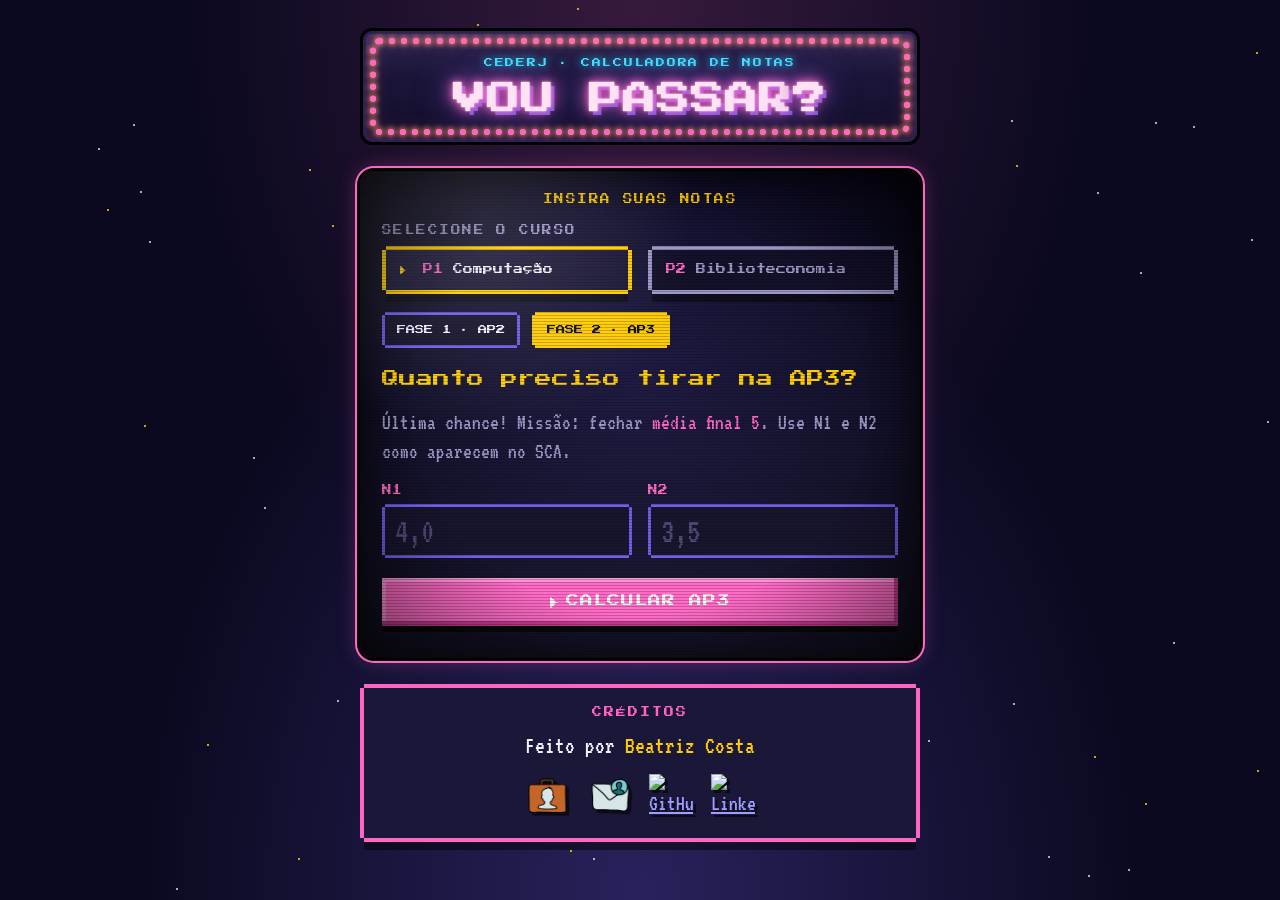
==== commit 56a19707: "style: drop the arcade cabinet and keep a simple retro look Computação is now the neon marquee, a sc" ====
--- a/ap3.html
+++ b/ap3.html
@@ -14,97 +14,62 @@
 		<div class="estrelas" aria-hidden="true"></div>
 
 		<div class="salao">
-			<div class="gabinete">
-				<header class="marquise">
-					<div class="lampadas" aria-hidden="true"></div>
-					<p class="marquise-topo">CEDERJ · CALCULADORA DE NOTAS</p>
-					<h1 class="neon">VOU PASSAR<span class="piscando">?</span></h1>
-				</header>
+			<header class="marquise">
+				<div class="lampadas" aria-hidden="true"></div>
+				<p class="marquise-topo">CEDERJ · CALCULADORA DE NOTAS</p>
+				<h1 class="neon">VOU PASSAR<span class="piscando">?</span></h1>
+			</header>
 
-				<div class="corpo">
-					<div class="moldura">
-						<main class="crt" id="crt">
-							<div class="crt-conteudo">
-								<p class="insira">INSIRA SUAS NOTAS</p>
+			<main class="crt" id="crt">
+				<div class="crt-conteudo">
+					<p class="insira">INSIRA SUAS NOTAS</p>
 
-								<nav class="selecao" aria-label="Curso">
-									<p class="rotulo-pixel">Selecione o curso</p>
-									<div class="jogadores">
-										<a href="/" class="jogador pixel" aria-current="page"><span class="p">P1</span> Computação</a>
-										<a href="/biblioteconomia.html" class="jogador pixel"><span class="p">P2</span> Biblioteconomia</a>
-									</div>
-								</nav>
+					<nav class="selecao" aria-label="Curso">
+						<p class="rotulo-pixel">Selecione o curso</p>
+						<div class="jogadores">
+							<a href="/" class="jogador pixel" aria-current="page"><span class="p">P1</span> Computação</a>
+							<a href="/biblioteconomia.html" class="jogador pixel"><span class="p">P2</span> Biblioteconomia</a>
+						</div>
+					</nav>
 
-								<nav class="fases" aria-label="Calculadoras">
-									<a href="/" class="fase">FASE 1 · AP2</a>
-									<a href="/ap3.html" class="fase" aria-current="page">FASE 2 · AP3</a>
-								</nav>
+					<nav class="fases" aria-label="Calculadoras">
+						<a href="/" class="fase">FASE 1 · AP2</a>
+						<a href="/ap3.html" class="fase" aria-current="page">FASE 2 · AP3</a>
+					</nav>
 
-								<h2>Quanto preciso tirar na AP3?</h2>
-								<p class="missao">Última chance! Missão: fechar <strong>média final 5</strong>. Use N1 e N2 como aparecem no SCA.</p>
+					<h2>Quanto preciso tirar na AP3?</h2>
+					<p class="missao">Última chance! Missão: fechar <strong>média final 5</strong>. Use N1 e N2 como aparecem no SCA.</p>
 
-								<form id="ap3Form" novalidate>
-									<div class="campos">
-								<div class="campo">
-									<label for="n1">N1</label>
-									<input type="text" id="n1" name="n1" placeholder="4,0" inputmode="decimal" autocomplete="off" maxlength="5" />
-								</div>
-								<div class="campo">
-									<label for="n2">N2</label>
-									<input type="text" id="n2" name="n2" placeholder="3,5" inputmode="decimal" autocomplete="off" maxlength="5" />
-								</div>
-									</div>
+					<form id="ap3Form" novalidate>
+						<div class="campos">
+					<div class="campo">
+						<label for="n1">N1</label>
+						<input type="text" id="n1" name="n1" placeholder="4,0" inputmode="decimal" autocomplete="off" maxlength="5" />
+					</div>
+					<div class="campo">
+						<label for="n2">N2</label>
+						<input type="text" id="n2" name="n2" placeholder="3,5" inputmode="decimal" autocomplete="off" maxlength="5" />
+					</div>
+						</div>
 
-									<button type="submit" class="botao">CALCULAR AP3</button>
-								</form>
+						<button type="submit" class="botao">CALCULAR AP3</button>
+					</form>
 
-								<section id="result" class="hud pixel" role="status" aria-live="polite" hidden>
-									<p class="hud-status"></p>
-									<div class="hud-placar" aria-hidden="true">
-										<span class="hud-rotulo"></span>
-										<span class="hud-numero"></span>
-									</div>
-									<div class="hud-energia" aria-hidden="true">
-										<div class="barra"></div>
-										<div class="barra-escala"><span>0</span><span>5</span><span>10</span></div>
-									</div>
-									<p class="hud-detalhe"></p>
-									<a class="hud-acao" href="/ap3.html" hidden></a>
-								</section>
-							</div>
-						</main>
-					</div>
-
-					<div class="painel">
-						<div class="joystick" id="joystick" aria-hidden="true">
-							<span class="joystick-base"></span>
-							<span class="joystick-eixo"><span class="joystick-bola"></span></span>
+					<section id="result" class="hud pixel" role="status" aria-live="polite" hidden>
+						<p class="hud-status"></p>
+						<div class="hud-placar" aria-hidden="true">
+							<span class="hud-rotulo"></span>
+							<span class="hud-numero"></span>
 						</div>
-						<div class="botoes">
-							<button type="reset" form="ap3Form" class="botao-arcade azul pequeno">
-								<span class="tampa" aria-hidden="true"></span>
-								LIMPAR
-							</button>
-							<button type="submit" form="ap3Form" class="botao-arcade vermelho" id="botaoCalcular">
-								<span class="tampa" aria-hidden="true"></span>
-								CALCULAR AP3
-							</button>
+						<div class="hud-energia" aria-hidden="true">
+							<div class="barra"></div>
+							<div class="barra-escala"><span>0</span><span>5</span><span>10</span></div>
 						</div>
-					</div>
-
-					<div class="porta-fichas" aria-hidden="true">
-						<div class="fenda">
-							<span class="fenda-luz">INSIRA<br />FICHA</span>
-							<span class="fenda-abertura"></span>
-							<span class="ficha" id="ficha"></span>
-						</div>
-						<div class="fenda">
-							<span class="fenda-luz">1 FICHA<br />1 NOTA</span>
-							<span class="fenda-abertura"></span>
-						</div>
-					</div>
+						<p class="hud-detalhe"></p>
+						<a class="hud-acao" href="/ap3.html" hidden></a>
+					</section>
 				</div>
-			</div>
+			</main>
 
 			<footer class="creditos pixel">
 				<p class="creditos-titulo">CRÉDITOS</p>
--- a/static/computacao.css
+++ b/static/computacao.css
@@ -1,4 +1,4 @@
-/* Máquina de fliperama desenhada em CSS: letreiro de neon, tela CRT, painel de controle e porta de fichas */
+/* Visual retrô: letreiro de neon com lâmpadas, tela com scanlines e placar com barra de energia */
 
 /* Fontes hospedadas no próprio site (licenças em /static/fonts) */
 @font-face {
@@ -28,11 +28,7 @@
     --texto: #f2efff;
     --apagado: #9d97c7;
 
-    /* Móvel do fliperama */
-    --gabinete: #1a1433;
-    --gabinete-claro: #2a2150;
-    --moldura: #07060f;
-    --metal: #3a3552;
+    --letreiro-borda: #2a2150;
 
     --fonte-pixel: 'Press Start 2P', ui-monospace, 'Courier New', monospace;
     --fonte-terminal: 'VT323', ui-monospace, 'Courier New', monospace;
@@ -62,7 +58,7 @@
     overflow-x: hidden;
 }
 
-/* Céu de estrelas do salão de jogos */
+/* Céu de estrelas no fundo */
 .estrelas,
 .estrelas::after {
     position: fixed;
@@ -208,44 +204,21 @@
     margin-inline: auto;
     display: flex;
     flex-direction: column;
-    gap: 36px;
-}
-
-/* ================= Gabinete ================= */
-
-.gabinete {
-    position: relative;
-    display: flex;
-    flex-direction: column;
-    filter: drop-shadow(0 30px 40px rgba(0, 0, 0, 0.6));
-}
-
-/* Brilho de neon refletido no chão */
-.gabinete::after {
-    content: '';
-    position: absolute;
-    left: 10%;
-    right: 10%;
-    bottom: -26px;
-    height: 30px;
-    background: radial-gradient(ellipse at center, rgba(255, 102, 196, 0.45), transparent 70%);
-    filter: blur(6px);
-    z-index: -1;
+    gap: 26px;
 }
 
 /* Letreiro de neon com lâmpadas */
 .marquise {
     position: relative;
-    margin-inline: -10px;
     padding: 26px 22px 22px;
     text-align: center;
     background:
         linear-gradient(180deg, rgba(255, 255, 255, 0.06), transparent 40%),
         linear-gradient(180deg, #221a45, #120e28);
     border: 3px solid #000;
-    border-radius: 14px 14px 4px 4px;
-    box-shadow:
-        inset 0 0 0 3px var(--gabinete-claro),
+    border-radius: 12px;
+    box-shadow:
+        inset 0 0 0 3px var(--letreiro-borda),
         inset 0 0 30px rgba(255, 102, 196, 0.25);
     display: flex;
     flex-direction: column;
@@ -331,73 +304,19 @@
     }
 }
 
-/* Corpo do gabinete com a arte lateral */
-.corpo {
-    position: relative;
-    padding: 18px 16px 0;
-    background:
-        linear-gradient(90deg, rgba(0, 0, 0, 0.35), transparent 8%, transparent 92%, rgba(0, 0, 0, 0.35)),
-        var(--gabinete);
-    border-inline: 3px solid #000;
-    box-shadow:
-        inset 3px 0 0 var(--rosa),
-        inset -3px 0 0 var(--rosa),
-        inset 7px 0 0 #000,
-        inset -7px 0 0 #000;
-}
-
-/* Faixas diagonais da arte lateral */
-.corpo::before,
-.corpo::after {
-    content: '';
-    position: absolute;
-    top: 0;
-    bottom: 0;
-    width: 6px;
-    background: repeating-linear-gradient(45deg, var(--roxo) 0 6px, var(--amarelo) 6px 9px, transparent 9px 14px);
-    opacity: 0.6;
-    z-index: 0;
-}
-
-/* Tela, painel e porta de fichas ficam na frente da arte lateral */
-.moldura,
-.painel,
-.porta-fichas {
-    position: relative;
-    z-index: 1;
-}
-
-.corpo::before {
-    left: 9px;
-}
-
-.corpo::after {
-    right: 9px;
-}
-
-/* Moldura da tela */
-.moldura {
-    padding: 14px;
-    background: linear-gradient(145deg, #1c1830, var(--moldura) 55%);
-    border-radius: 18px;
-    box-shadow:
-        inset 0 0 0 2px #000,
-        inset 0 2px 0 rgba(255, 255, 255, 0.08),
-        0 0 0 3px #000;
-}
-
-/* ================= Tela CRT ================= */
+/* ================= Tela ================= */
 
 .crt {
     position: relative;
     overflow: hidden;
-    border-radius: 22px / 28px;
+    border-radius: 14px;
     background:
         radial-gradient(ellipse at 50% 40%, #1d1842, #0d0b22 75%);
     box-shadow:
-        inset 0 0 50px rgba(0, 0, 0, 0.9),
-        inset 0 0 12px rgba(108, 92, 231, 0.35),
-        0 0 24px rgba(108, 92, 231, 0.25);
+        inset 0 0 40px rgba(0, 0, 0, 0.85),
+        0 0 0 3px #000,
+        0 0 0 5px var(--rosa),
+        0 0 22px rgba(255, 102, 196, 0.35);
 }
 
 /* Scanlines e a faixa de varredura descendo pela tela */
@@ -438,49 +357,10 @@
 .crt-conteudo {
     position: relative;
     z-index: 2;
-    padding: 20px 18px 24px;
+    padding: 22px 22px 26px;
     display: flex;
     flex-direction: column;
     gap: 18px;
-    animation: tremor 0.12s steps(2) infinite;
-}
-
-/* A TV liga uma única vez: o JS põe esta classe ao abrir a página e tira quando termina,
-   para que mudar o tamanho da janela (ou a barra do navegador no celular) não repita o efeito */
-.crt-conteudo.ligando {
-    animation:
-        ligar 0.9s cubic-bezier(0.2, 0.8, 0.2, 1) both,
-        tremor 0.12s steps(2) infinite;
-}
-
-/* A TV liga: linha branca no meio que se abre */
-@keyframes ligar {
-    0% {
-        transform: scale(1, 0.004);
-        filter: brightness(4) saturate(0);
-        opacity: 0.2;
-    }
-    35% {
-        transform: scale(1, 0.004);
-        filter: brightness(4) saturate(0);
-        opacity: 1;
-    }
-    70% {
-        transform: scale(1, 1.04);
-        filter: brightness(1.6);
-    }
-    100% {
-        transform: none;
-        filter: none;
-        opacity: 1;
-    }
-}
-
-/* Leve tremor de imagem analógica */
-@keyframes tremor {
-    50% {
-        text-shadow: 0.6px 0 rgba(255, 77, 109, 0.35), -0.6px 0 rgba(62, 230, 255, 0.35);
-    }
 }
 
 .crt.tremendo {
@@ -540,325 +420,6 @@
     }
 }
 
-/* ================= Painel de controle ================= */
-
-.painel {
-    position: relative;
-    margin: 18px -26px 0;
-    padding: 18px 34px 22px;
-    background:
-        linear-gradient(180deg, rgba(255, 255, 255, 0.07), transparent 30%),
-        linear-gradient(180deg, var(--gabinete-claro), #1b1540);
-    clip-path: polygon(5% 0, 95% 0, 100% 100%, 0 100%);
-    border-bottom: 6px solid #000;
-    display: flex;
-    align-items: flex-end;
-    justify-content: space-around;
-    gap: 20px;
-}
-
-/* Faixa de neon na borda do painel */
-.painel::before {
-    content: '';
-    position: absolute;
-    top: 0;
-    left: 5%;
-    right: 5%;
-    height: 3px;
-    background: var(--ciano);
-    box-shadow: 0 0 10px var(--ciano);
-}
-
-/* Joystick */
-.joystick {
-    position: relative;
-    width: 76px;
-    height: 88px;
-    flex: none;
-}
-
-.joystick-base {
-    position: absolute;
-    bottom: 0;
-    left: 50%;
-    width: 64px;
-    height: 22px;
-    margin-left: -32px;
-    border-radius: 50%;
-    background: radial-gradient(ellipse at 50% 35%, #4a4468, #0c0a18 70%);
-    box-shadow: 0 3px 0 #000, inset 0 -2px 3px rgba(0, 0, 0, 0.6);
-}
-
-.joystick-eixo {
-    position: absolute;
-    bottom: 10px;
-    left: 50%;
-    width: 10px;
-    height: 54px;
-    margin-left: -5px;
-    border-radius: 5px;
-    background: linear-gradient(90deg, #6f6a86, #e6e3f2 45%, #57526e);
-    transform-origin: 50% 100%;
-    transition: rotate 0.18s cubic-bezier(0.3, 1.8, 0.5, 1), scale 0.18s;
-    animation: joystick-ocioso 5s ease-in-out infinite;
-}
-
-.joystick-bola {
-    position: absolute;
-    top: -24px;
-    left: 50%;
-    width: 36px;
-    height: 36px;
-    margin-left: -18px;
-    border-radius: 50%;
-    background: radial-gradient(circle at 35% 30%, #ffd1ec 0 8%, var(--rosa) 35%, #a3226f 85%);
-    box-shadow: 0 4px 6px rgba(0, 0, 0, 0.5);
-}
-
-@keyframes joystick-ocioso {
-    0%, 86%, 100% {
-        rotate: 0deg;
-    }
-    89% {
-        rotate: -14deg;
-    }
-    93% {
-        rotate: 12deg;
-    }
-    96% {
-        rotate: -5deg;
-    }
-}
-
-/* O joystick aponta para o campo que você está preenchendo */
-.gabinete:has(.campo:nth-child(1) input:focus) .joystick-eixo {
-    animation: none;
-    rotate: -20deg;
-}
-
-.gabinete:has(.campo:nth-child(2) input:focus) .joystick-eixo {
-    animation: none;
-    scale: 1 0.85;
-}
-
-.gabinete:has(.campo:nth-child(3) input:focus) .joystick-eixo,
-.gabinete:has(.campo:nth-child(2):last-child input:focus) .joystick-eixo {
-    animation: none;
-    scale: 1;
-    rotate: 20deg;
-}
-
-.joystick.mexe .joystick-eixo {
-    animation: joystick-mexe 0.4s ease-out;
-}
-
-@keyframes joystick-mexe {
-    30% {
-        rotate: 16deg;
-    }
-    60% {
-        rotate: -10deg;
-    }
-}
-
-/* Botões de fliperama */
-.botoes {
-    display: flex;
-    gap: 22px;
-    align-items: flex-end;
-}
-
-.botao-arcade {
-    --cor: var(--vermelho);
-    --cor-escura: #a3183a;
-    --cor-clara: #ffb3c2;
-    display: flex;
-    flex-direction: column;
-    align-items: center;
-    gap: 10px;
-    background: none;
-    border: none;
-    cursor: pointer;
-    color: var(--texto);
-    font-family: var(--fonte-pixel);
-    font-size: 0.5rem;
-    letter-spacing: 0.08em;
-    padding: 4px;
-}
-
-.botao-arcade.azul {
-    --cor: var(--ciano);
-    --cor-escura: #127f95;
-    --cor-clara: #c9f7ff;
-}
-
-.botao-arcade.amarelo {
-    --cor: var(--amarelo);
-    --cor-escura: #a07c00;
-    --cor-clara: #fff1b8;
-}
-
-/* Anel preto + tampa colorida com altura */
-.tampa {
-    display: block;
-    width: 58px;
-    height: 58px;
-    border-radius: 50%;
-    background: radial-gradient(circle at 50% 32%, var(--cor-clara) 0 10%, var(--cor) 45%, var(--cor-escura) 100%);
-    box-shadow:
-        0 7px 0 var(--cor-escura),
-        0 7px 0 4px #000,
-        0 0 0 4px #000,
-        0 12px 14px rgba(0, 0, 0, 0.6);
-    transition: transform 0.06s, box-shadow 0.06s;
-}
-
-.botao-arcade.pequeno .tampa {
-    width: 44px;
-    height: 44px;
-}
-
-.botao-arcade:hover .tampa {
-    filter: brightness(1.15);
-}
-
-.botao-arcade:active .tampa {
-    transform: translateY(6px);
-    box-shadow:
-        0 1px 0 var(--cor-escura),
-        0 1px 0 4px #000,
-        0 0 0 4px #000,
-        0 4px 6px rgba(0, 0, 0, 0.6),
-        0 0 22px var(--cor);
-}
-
-.botao-arcade:disabled {
-    cursor: progress;
-    opacity: 0.7;
-}
-
-.botao-arcade:focus-visible {
-    outline: 3px dashed var(--amarelo);
-    outline-offset: 4px;
-}
-
-/* Com todas as notas preenchidas, o botão de calcular acende */
-.gabinete:not(:has(.campo input:placeholder-shown)) .botao-arcade.vermelho .tampa {
-    animation: pronto 1s ease-in-out infinite;
-}
-
-@keyframes pronto {
-    50% {
-        box-shadow:
-            0 7px 0 var(--cor-escura),
-            0 7px 0 4px #000,
-            0 0 0 4px #000,
-            0 12px 14px rgba(0, 0, 0, 0.6),
-            0 0 26px 6px var(--cor);
-    }
-}
-
-/* ================= Porta de fichas ================= */
-
-.porta-fichas {
-    position: relative;
-    margin-inline: -16px;
-    padding: 22px 20px 26px;
-    background:
-        linear-gradient(180deg, rgba(0, 0, 0, 0.4), transparent 20%),
-        var(--gabinete);
-    border: 3px solid #000;
-    border-top: none;
-    border-radius: 0 0 10px 10px;
-    display: flex;
-    justify-content: center;
-    gap: 28px;
-}
-
-.fenda {
-    position: relative;
-    width: 96px;
-    padding: 10px 8px 12px;
-    background: linear-gradient(180deg, #4a4566, var(--metal) 40%, #25213a);
-    border: 2px solid #000;
-    border-radius: 6px;
-    box-shadow: inset 0 1px 0 rgba(255, 255, 255, 0.2);
-    display: flex;
-    flex-direction: column;
-    align-items: center;
-    gap: 8px;
-}
-
-.fenda-luz {
-    font-family: var(--fonte-pixel);
-    font-size: 0.42rem;
-    line-height: 1.5;
-    text-align: center;
-    color: #ffd0d8;
-    background: #6d0f24;
-    padding: 4px 6px;
-    border-radius: 2px;
-    text-shadow: 0 0 6px var(--vermelho);
-    box-shadow: 0 0 10px rgba(255, 77, 109, 0.6), inset 0 0 6px rgba(255, 77, 109, 0.8);
-    animation: fenda-pisca 1.6s steps(1) infinite;
-}
-
-.fenda + .fenda .fenda-luz {
-    animation-delay: 0.8s;
-}
-
-@keyframes fenda-pisca {
-    50% {
-        filter: brightness(0.55);
-    }
-}
-
-.fenda-abertura {
-    width: 8px;
-    height: 26px;
-    border-radius: 4px;
-    background: #000;
-    box-shadow: inset 0 0 4px rgba(255, 77, 109, 0.9), 0 0 0 2px #1a1726;
-}
-
-/* A ficha que cai quando você calcula */
-.ficha {
-    position: absolute;
-    left: 50%;
-    bottom: 22px;
-    width: 26px;
-    height: 26px;
-    margin-left: -13px;
-    border-radius: 50%;
-    background: radial-gradient(circle at 40% 35%, #fff3b0 0 12%, var(--amarelo) 45%, #a07c00 100%);
-    box-shadow: inset 0 0 0 3px rgba(160, 124, 0, 0.8);
-    opacity: 0;
-    pointer-events: none;
-}
-
-.ficha.caindo {
-    animation: ficha-cai 0.9s cubic-bezier(0.5, 0, 0.8, 0.6);
-}
-
-@keyframes ficha-cai {
-    0% {
-        opacity: 1;
-        transform: translateY(-70px) rotateY(0deg);
-    }
-    60% {
-        opacity: 1;
-        transform: translateY(-4px) rotateY(540deg) scaleX(1);
-    }
-    75% {
-        opacity: 1;
-        transform: translateY(0) rotateY(630deg) scaleX(0.3);
-    }
-    100% {
-        opacity: 0;
-        transform: translateY(14px) rotateY(720deg) scaleX(0.1);
-    }
-}
-
 /* ================= Conteúdo da tela ================= */
 
 .pixel {
@@ -1038,9 +599,9 @@
 }
 
 
-/* Botão de calcular dentro da tela: só no celular, onde o painel some */
+/* Botão de calcular */
 .botao {
-    display: none;
+    display: block;
     width: 100%;
     font-family: var(--fonte-pixel);
     font-size: 0.8rem;
@@ -1264,8 +825,7 @@
     display: none !important;
 }
 
-/* Celular: sem o móvel do fliperama. Fica o letreiro e a tela ocupando a largura toda,
-   com o botão de calcular logo abaixo dos campos. */
+/* Celular */
 @media (max-width: 600px) {
     body {
         padding-block: 16px 32px;
@@ -1275,23 +835,8 @@
         gap: 24px;
     }
 
-    .gabinete {
-        filter: none;
-        gap: 14px;
-    }
-
-    .gabinete::after,
-    .corpo::before,
-    .corpo::after,
-    .painel,
-    .porta-fichas {
-        display: none;
-    }
-
     .marquise {
-        margin-inline: 0;
         padding: 22px 16px 18px;
-        border-radius: 12px;
     }
 
     .marquise-topo {
@@ -1299,29 +844,9 @@
         letter-spacing: 0.12em;
     }
 
-    .corpo,
-    .moldura {
-        padding: 0;
-        background: none;
-        border: none;
-        border-radius: 0;
-        box-shadow: none;
-    }
-
-    .crt {
-        border-radius: 12px;
-        box-shadow:
-            inset 0 0 30px rgba(0, 0, 0, 0.8),
-            0 0 0 3px #000,
-            0 0 0 5px var(--rosa),
-            0 0 18px rgba(255, 102, 196, 0.35);
-    }
-
-    /* Sem o efeito de TV ligando: a tela aparece pronta */
     .crt-conteudo {
         padding: 18px 14px 22px;
         gap: 16px;
-        animation: none;
     }
 
     .campos {
@@ -1331,10 +856,6 @@
 
     .campo input {
         font-size: 1.9rem;
-    }
-
-    .botao {
-        display: block;
     }
 }
 
